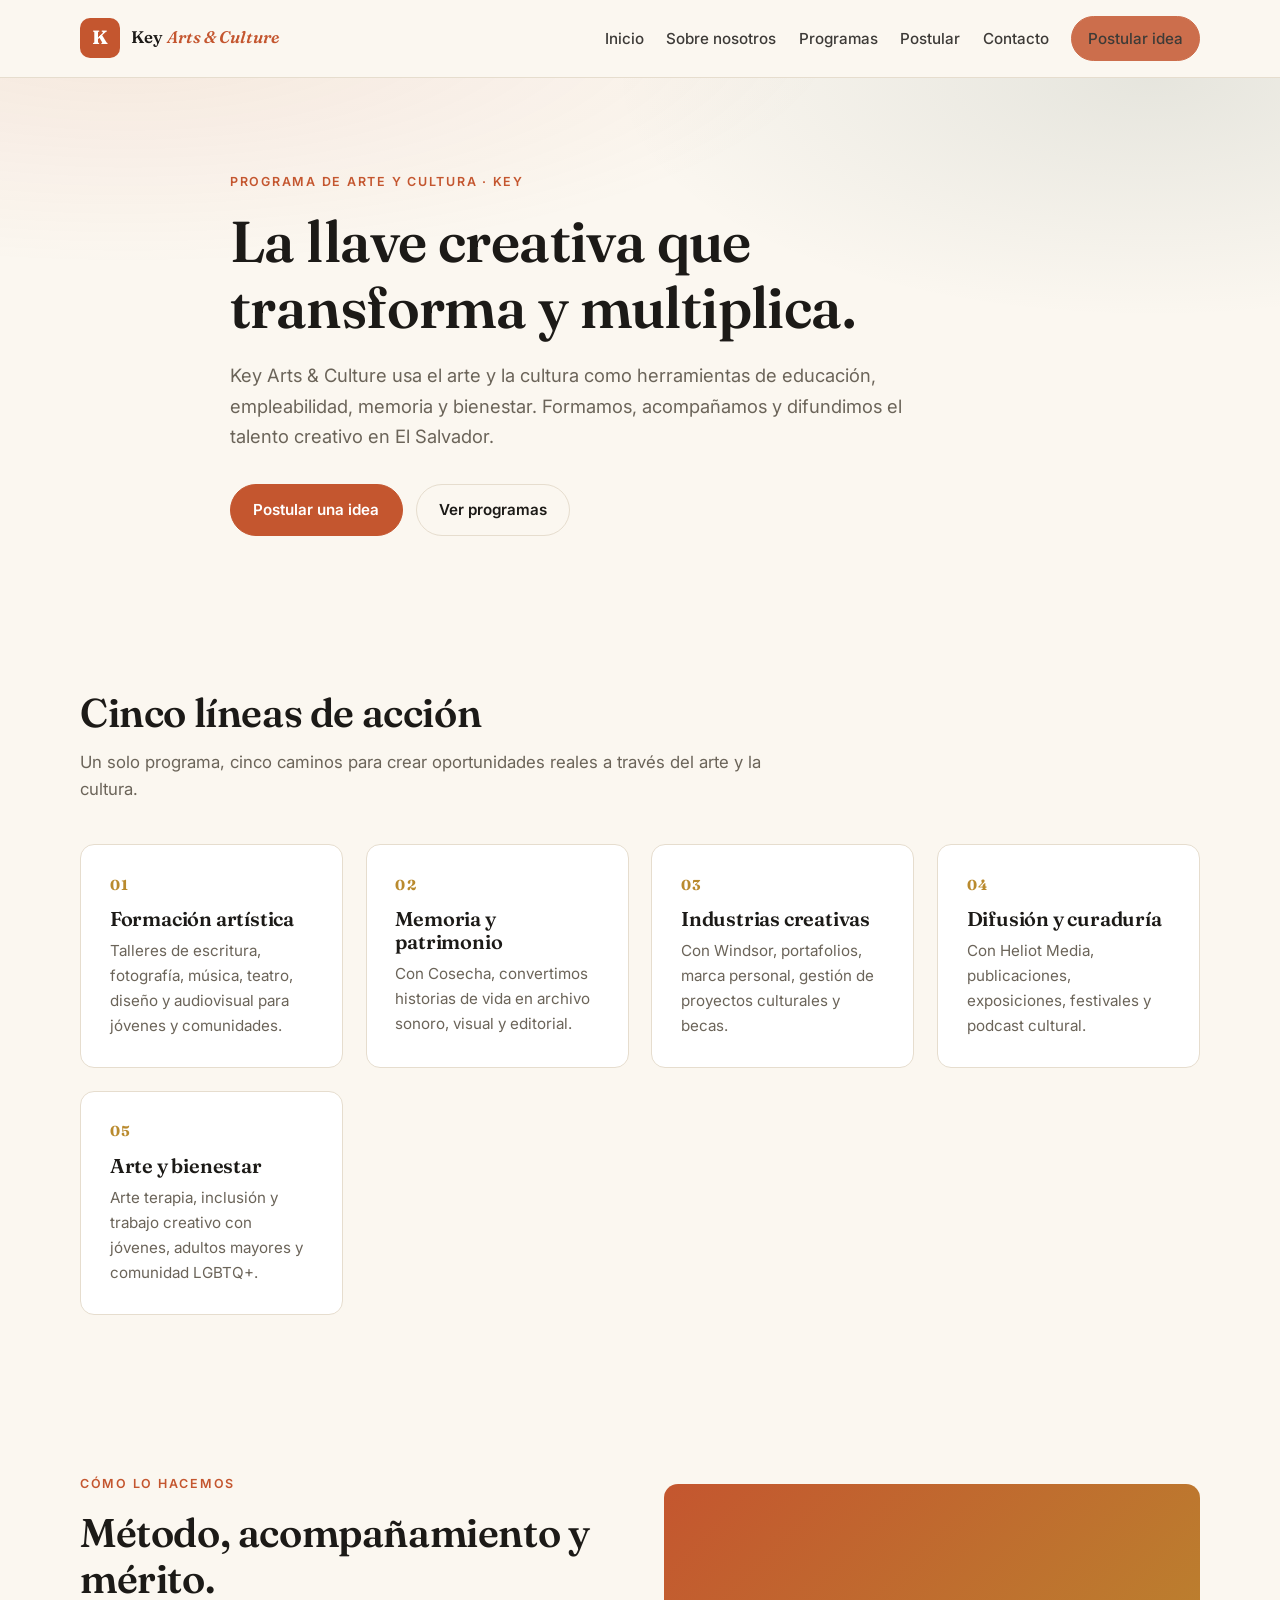
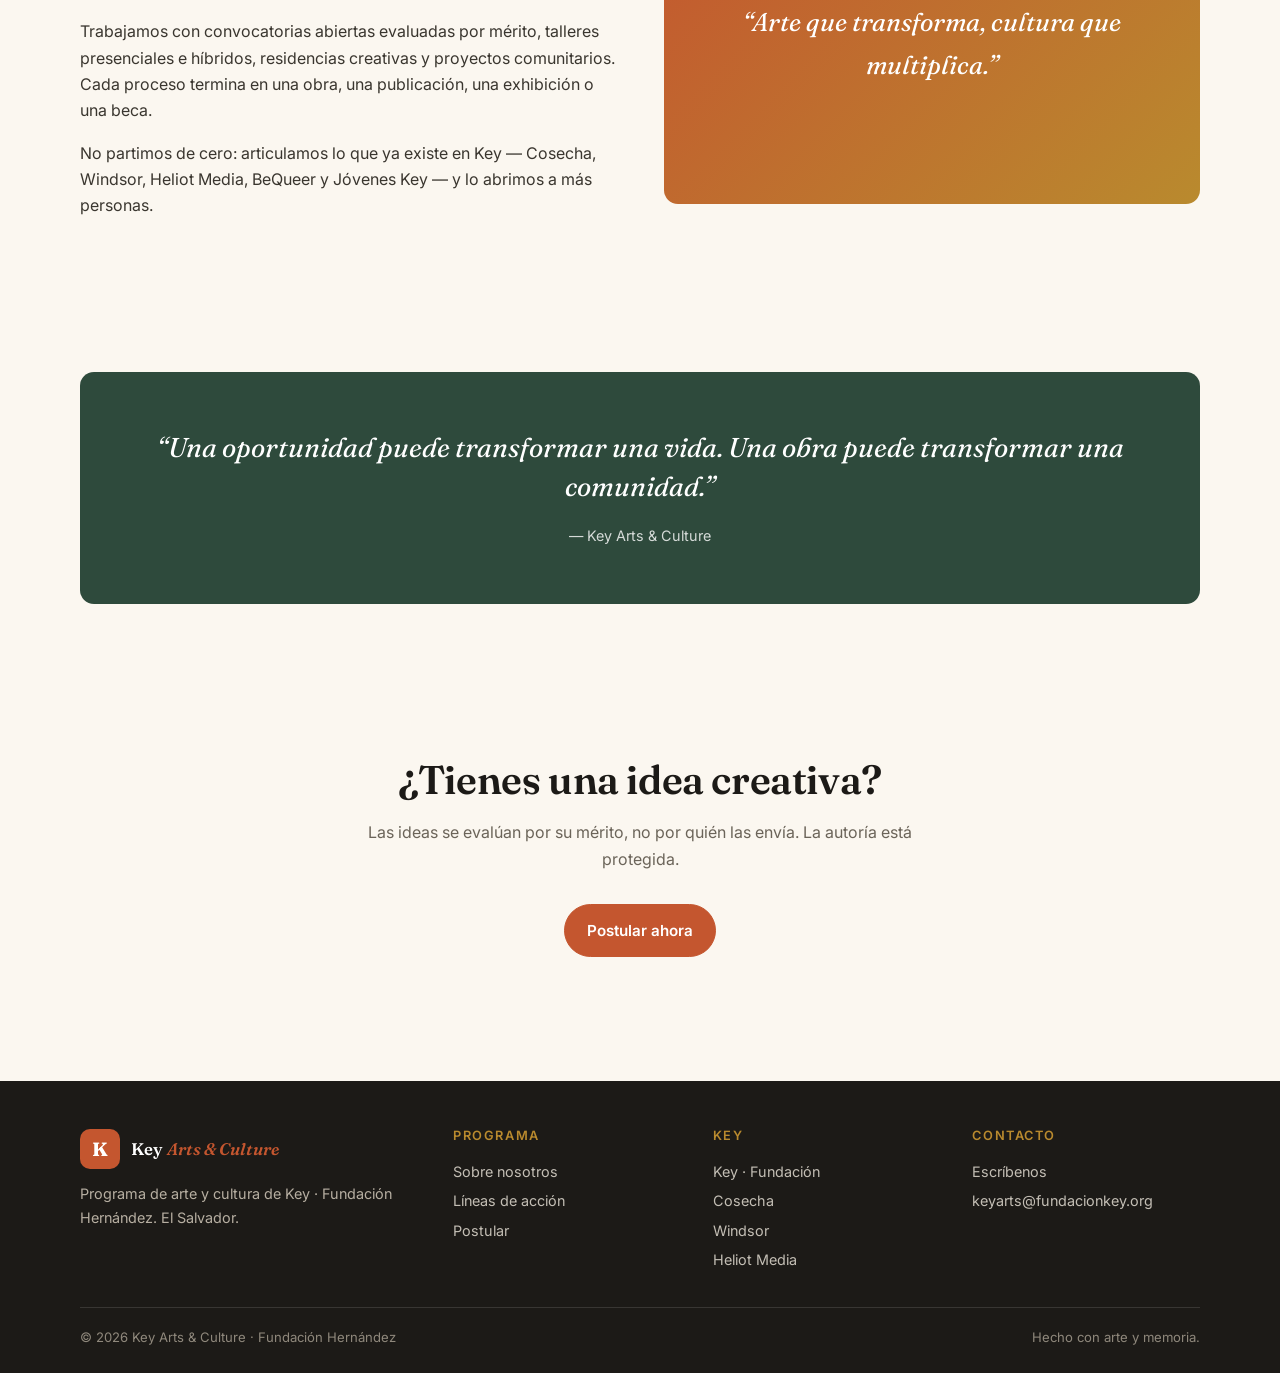
==== index.html @ a4b3aedc "Add index.html for Key Arts & Culture website This HTML file serves as the main structure for the Ke" ====
<!DOCTYPE html>
<html lang="es">
<head>
<meta charset="UTF-8" />
<meta name="viewport" content="width=device-width, initial-scale=1.0" />
<title>Key Arts &amp; Culture — Arte que transforma, cultura que multiplica</title>
<meta name="description" content="Key Arts & Culture es el programa de arte y cultura de Key · Fundación Hernández. Formación artística, memoria, industrias creativas y bienestar." />
<link rel="preconnect" href="https://fonts.googleapis.com" />
<link rel="preconnect" href="https://fonts.gstatic.com" crossorigin />
<link href="https://fonts.googleapis.com/css2?family=Fraunces:ital,opsz,wght@0,9..144,400;0,9..144,600;0,9..144,700;1,9..144,400&family=Inter:wght@400;500;600&display=swap" rel="stylesheet" />
<link rel="stylesheet" href="styles.css" />
</head>
<body>

<header class="site-header">
  <div class="container nav-wrap">
    <a class="brand" href="index.html">
      <span class="brand-mark">K</span>
      <span class="brand-text">Key <em>Arts &amp; Culture</em></span>
    </a>
    <button class="nav-toggle" aria-label="Abrir menú" aria-expanded="false">☰</button>
    <nav class="nav">
      <a href="index.html">Inicio</a>
      <a href="sobre-nosotros.html">Sobre nosotros</a>
      <a href="programas.html">Programas</a>
      <a href="postular.html">Postular</a>
      <a href="contacto.html">Contacto</a>
      <a class="btn btn-sm" href="postular.html">Postular idea</a>
    </nav>
  </div>
</header>

<main>

  <section class="hero">
    <div class="container hero-inner">
      <span class="eyebrow">Programa de arte y cultura · Key</span>
      <h1>La llave creativa que transforma y multiplica.</h1>
      <p class="lead">
        Key Arts &amp; Culture usa el arte y la cultura como herramientas de educación,
        empleabilidad, memoria y bienestar. Formamos, acompañamos y difundimos
        el talento creativo en El Salvador.
      </p>
      <div class="hero-actions">
        <a class="btn" href="postular.html">Postular una idea</a>
        <a class="btn btn-ghost" href="programas.html">Ver programas</a>
      </div>
    </div>
  </section>

  <section>
    <div class="container">
      <div class="section-head">
        <h2>Cinco líneas de acción</h2>
        <p>Un solo programa, cinco caminos para crear oportunidades reales a través del arte y la cultura.</p>
      </div>
      <div class="grid grid-3">

        <article class="card">
          <div class="num">01</div>
          <h3>Formación artística</h3>
          <p>Talleres de escritura, fotografía, música, teatro, diseño y audiovisual para jóvenes y comunidades.</p>
        </article>

        <article class="card">
          <div class="num">02</div>
          <h3>Memoria y patrimonio</h3>
          <p>Con Cosecha, convertimos historias de vida en archivo sonoro, visual y editorial.</p>
        </article>

        <article class="card">
          <div class="num">03</div>
          <h3>Industrias creativas</h3>
          <p>Con Windsor, portafolios, marca personal, gestión de proyectos culturales y becas.</p>
        </article>

        <article class="card">
          <div class="num">04</div>
          <h3>Difusión y curaduría</h3>
          <p>Con Heliot Media, publicaciones, exposiciones, festivales y podcast cultural.</p>
        </article>

        <article class="card">
          <div class="num">05</div>
          <h3>Arte y bienestar</h3>
          <p>Arte terapia, inclusión y trabajo creativo con jóvenes, adultos mayores y comunidad LGBTQ+.</p>
        </article>

      </div>
    </div>
  </section>

  <section>
    <div class="container split">
      <div>
        <span class="eyebrow">Cómo lo hacemos</span>
        <h2>Método, acompañamiento y mérito.</h2>
        <p style="margin-top:1rem;">
          Trabajamos con convocatorias abiertas evaluadas por mérito, talleres presenciales
          e híbridos, residencias creativas y proyectos comunitarios. Cada proceso termina
          en una obra, una publicación, una exhibición o una beca.
        </p>
        <p style="margin-top:1rem;">
          No partimos de cero: articulamos lo que ya existe en Key — Cosecha, Windsor,
          Heliot Media, BeQueer y Jóvenes Key — y lo abrimos a más personas.
        </p>
      </div>
      <div class="visual">“Arte que transforma, cultura que multiplica.”</div>
    </div>
  </section>

  <section>
    <div class="container quote">
      <p>“Una oportunidad puede transformar una vida. Una obra puede transformar una comunidad.”</p>
      <span class="author">— Key Arts &amp; Culture</span>
    </div>
  </section>

  <section>
    <div class="container" style="text-align:center;">
      <h2>¿Tienes una idea creativa?</h2>
      <p style="max-width:56ch; margin:1rem auto 2rem; color:var(--muted);">
        Las ideas se evalúan por su mérito, no por quién las envía. La autoría está protegida.
      </p>
      <a class="btn" href="postular.html">Postular ahora</a>
    </div>
  </section>

</main>

<footer class="site-footer">
  <div class="container footer-grid">
    <div>
      <div class="brand" style="margin-bottom:.8rem;">
        <span class="brand-mark">K</span>
        <span class="brand-text" style="color:#fff;">Key <em>Arts &amp; Culture</em></span>
      </div>
      <p>Programa de arte y cultura de Key · Fundación Hernández. El Salvador.</p>
    </div>
    <div>
      <h4>Programa</h4>
      <a href="sobre-nosotros.html">Sobre nosotros</a>
      <a href="programas.html">Líneas de acción</a>
      <a href="postular.html">Postular</a>
    </div>
    <div>
      <h4>Key</h4>
      <a href="https://fundacionkey.github.io/key/" target="_blank" rel="noopener">Key · Fundación</a>
      <a href="https://fundacionkey.github.io/key/cosecha.html" target="_blank" rel="noopener">Cosecha</a>
      <a href="https://fundacionkey.github.io/windsor/" target="_blank" rel="noopener">Windsor</a>
      <a href="https://fundacionkey.github.io/Heliot-Media/" target="_blank" rel="noopener">Heliot Media</a>
    </div>
    <div>
      <h4>Contacto</h4>
      <a href="contacto.html">Escríbenos</a>
      <a href="mailto:keyarts@fundacionkey.org">keyarts@fundacionkey.org</a>
    </div>
  </div>
  <div class="container footer-bottom">
    <span>© 2026 Key Arts &amp; Culture · Fundación Hernández</span>
    <span>Hecho con arte y memoria.</span>
  </div>
</footer>

<script>
  const toggle = document.querySelector('.nav-toggle');
  const nav = document.querySelector('.nav');
  toggle?.addEventListener('click', () => {
    const open = nav.classList.toggle('open');
    toggle.setAttribute('aria-expanded', open);
  });
</script>
</body>
</html>
---- styles.css ----
/* ============================================
   Key Arts & Culture — estilos compartidos
   https://fundacionkey.github.io/artsandculture/
   ============================================ */

*, *::before, *::after { box-sizing: border-box; }
* { margin: 0; padding: 0; }

:root {
  --cream: #FBF7F0;
  --paper: #FFFFFF;
  --ink: #1C1A17;
  --muted: #6B6459;
  --line: #E6DDCE;
  --terracotta: #C4562F;
  --terracotta-dark: #9E3E1E;
  --green: #2E4A3C;
  --gold: #B98A2E;
  --radius: 14px;
  --maxw: 1120px;
  --shadow: 0 10px 30px rgba(28,26,23,.08);
}

html { scroll-behavior: smooth; }

body {
  font-family: 'Inter', system-ui, -apple-system, sans-serif;
  background: var(--cream);
  color: var(--ink);
  line-height: 1.65;
  -webkit-font-smoothing: antialiased;
  text-rendering: optimizeLegibility;
}

h1, h2, h3, h4 {
  font-family: 'Fraunces', Georgia, serif;
  font-weight: 600;
  line-height: 1.15;
  letter-spacing: -0.01em;
}
h1 { font-size: clamp(2.2rem, 5vw, 3.6rem); }
h2 { font-size: clamp(1.7rem, 3.5vw, 2.5rem); }
h3 { font-size: 1.25rem; }

p { color: #3A362F; }
a { color: inherit; text-decoration: none; }
img { max-width: 100%; display: block; }

.container {
  width: min(100% - 2.5rem, var(--maxw));
  margin-inline: auto;
}

/* ---------- Header / Nav ---------- */
.site-header {
  position: sticky; top: 0; z-index: 50;
  background: rgba(251,247,240,.92);
  backdrop-filter: blur(10px);
  -webkit-backdrop-filter: blur(10px);
  border-bottom: 1px solid var(--line);
}
.nav-wrap {
  display: flex; align-items: center; justify-content: space-between;
  padding: 1rem 0;
}
.brand { display: flex; align-items: center; gap: .7rem; }
.brand-mark {
  width: 40px; height: 40px; border-radius: 10px;
  background: var(--terracotta); color: #fff;
  display: grid; place-items: center;
  font-family: 'Fraunces', serif; font-weight: 700; font-size: 1.2rem;
}
.brand-text { font-family: 'Fraunces', serif; font-weight: 600; font-size: 1.05rem; }
.brand-text em { color: var(--terracotta); font-style: italic; }

.nav { display: flex; align-items: center; gap: 1.4rem; }
.nav a { font-size: .95rem; font-weight: 500; color: var(--ink); opacity: .85; transition: .2s; }
.nav a:hover { opacity: 1; color: var(--terracotta); }

.nav-toggle {
  display: none; background: none; border: 1px solid var(--line);
  border-radius: 8px; padding: .4rem .7rem; font-size: 1.1rem; cursor: pointer;
  color: var(--ink);
}

/* ---------- Buttons ---------- */
.btn {
  display: inline-block; padding: .8rem 1.4rem; border-radius: 999px;
  background: var(--terracotta); color: #fff; font-weight: 600; font-size: .95rem;
  border: 1px solid var(--terracotta); transition: .2s; cursor: pointer;
}
.btn:hover { background: var(--terracotta-dark); border-color: var(--terracotta-dark); }
.btn-ghost {
  background: transparent; color: var(--ink); border: 1px solid var(--line);
}
.btn-ghost:hover { background: var(--ink); color: #fff; border-color: var(--ink); }
.btn-sm { padding: .55rem 1rem; font-size: .85rem; }

/* ---------- Hero ---------- */
.hero {
  padding: clamp(3rem, 7vw, 6rem) 0 clamp(2.5rem, 6vw, 5rem);
  background:
    radial-gradient(1200px 400px at 10% -10%, rgba(196,86,47,.10), transparent 60%),
    radial-gradient(900px 400px at 90% 0%, rgba(46,74,60,.10), transparent 60%);
}
.hero-inner { max-width: 820px; }
.eyebrow {
  display: inline-block; font-size: .78rem; font-weight: 600; letter-spacing: .14em;
  text-transform: uppercase; color: var(--terracotta); margin-bottom: 1rem;
}
.hero h1 { margin-bottom: 1.2rem; }
.hero p.lead { font-size: 1.15rem; color: var(--muted); max-width: 60ch; margin-bottom: 2rem; }
.hero-actions { display: flex; gap: .8rem; flex-wrap: wrap; }

/* ---------- Sections ---------- */
section { padding: clamp(2.5rem, 6vw, 5rem) 0; }
.section-head { max-width: 720px; margin-bottom: 2.5rem; }
.section-head h2 { margin-bottom: .8rem; }
.section-head p { color: var(--muted); font-size: 1.05rem; }

/* ---------- Cards ---------- */
.grid { display: grid; gap: 1.4rem; }
.grid-3 { grid-template-columns: repeat(auto-fit, minmax(260px, 1fr)); }
.grid-2 { grid-template-columns: repeat(auto-fit, minmax(320px, 1fr)); }

.card {
  background: var(--paper); border: 1px solid var(--line);
  border-radius: var(--radius); padding: 1.8rem;
  transition: .25s;
}
.card:hover { transform: translateY(-4px); box-shadow: var(--shadow); }
.card .num {
  font-family: 'Fraunces', serif; font-size: .9rem; color: var(--gold);
  font-weight: 700; letter-spacing: .1em; margin-bottom: .6rem;
}
.card h3 { margin-bottom: .5rem; }
.card p { font-size: .95rem; color: var(--muted); }

/* ---------- Split ---------- */
.split { display: grid; gap: 3rem; grid-template-columns: 1fr 1fr; align-items: center; }
.split .visual {
  background: linear-gradient(135deg, var(--terracotta), var(--gold));
  border-radius: var(--radius); min-height: 320px;
  display: grid; place-items: center; color: #fff;
  font-family: 'Fraunces', serif; font-size: 1.6rem; font-style: italic;
  padding: 2rem; text-align: center;
}

/* ---------- Quote ---------- */
.quote {
  background: var(--green); color: #fff; border-radius: var(--radius);
  padding: clamp(2rem, 5vw, 3.5rem); text-align: center;
}
.quote p {
  color: #fff; font-family: 'Fraunces', serif; font-style: italic;
  font-size: clamp(1.2rem, 2.5vw, 1.7rem); line-height: 1.4;
}
.quote .author {
  display: block; margin-top: 1.2rem; font-size: .9rem; opacity: .8;
  font-style: normal; font-family: 'Inter', sans-serif;
}

/* ---------- Forms ---------- */
form { display: grid; gap: 1.1rem; }
.field { display: grid; gap: .35rem; }
.field label { font-size: .9rem; font-weight: 600; }
.field input, .field select, .field textarea {
  font: inherit; padding: .75rem .9rem; border: 1px solid var(--line);
  border-radius: 10px; background: var(--paper); color: var(--ink);
  width: 100%;
}
.field input:focus, .field select:focus, .field textarea:focus {
  outline: 2px solid var(--terracotta); outline-offset: 1px; border-color: var(--terracotta);
}
.field textarea { min-height: 140px; resize: vertical; }
.field .hint { font-size: .8rem; color: var(--muted); }

/* ---------- Footer ---------- */
.site-footer {
  background: #1C1A17; color: #EDE7DC; margin-top: 3rem;
  padding: 3rem 0 1.5rem;
}
.footer-grid {
  display: grid; gap: 2rem;
  grid-template-columns: 1.5fr 1fr 1fr 1fr;
}
.site-footer h4 {
  font-family: 'Inter', sans-serif; font-size: .8rem; letter-spacing: .12em;
  text-transform: uppercase; color: var(--gold); margin-bottom: .8rem;
}
.site-footer a { display: block; font-size: .9rem; opacity: .8; padding: .18rem 0; transition: .2s; }
.site-footer a:hover { opacity: 1; color: #fff; }
.site-footer p { color: #B7AFA2; font-size: .9rem; }
.footer-bottom {
  border-top: 1px solid rgba(255,255,255,.12); margin-top: 2rem; padding-top: 1.2rem;
  font-size: .82rem; color: #8F887C;
  display: flex; justify-content: space-between; flex-wrap: wrap; gap: .6rem;
}

/* ---------- Responsive ---------- */
@media (max-width: 820px) {
  .split { grid-template-columns: 1fr; }
  .footer-grid { grid-template-columns: 1fr 1fr; }
  .nav {
    display: none; position: absolute; top: 100%; left: 0; right: 0;
    background: var(--cream); border-bottom: 1px solid var(--line);
    flex-direction: column; align-items: flex-start; gap: .8rem;
    padding: 1.2rem 1.25rem;
  }
  .nav.open { display: flex; }
  .nav-toggle { display: block; }
}
@media (max-width: 520px) {
  .footer-grid { grid-template-columns: 1fr; }
}
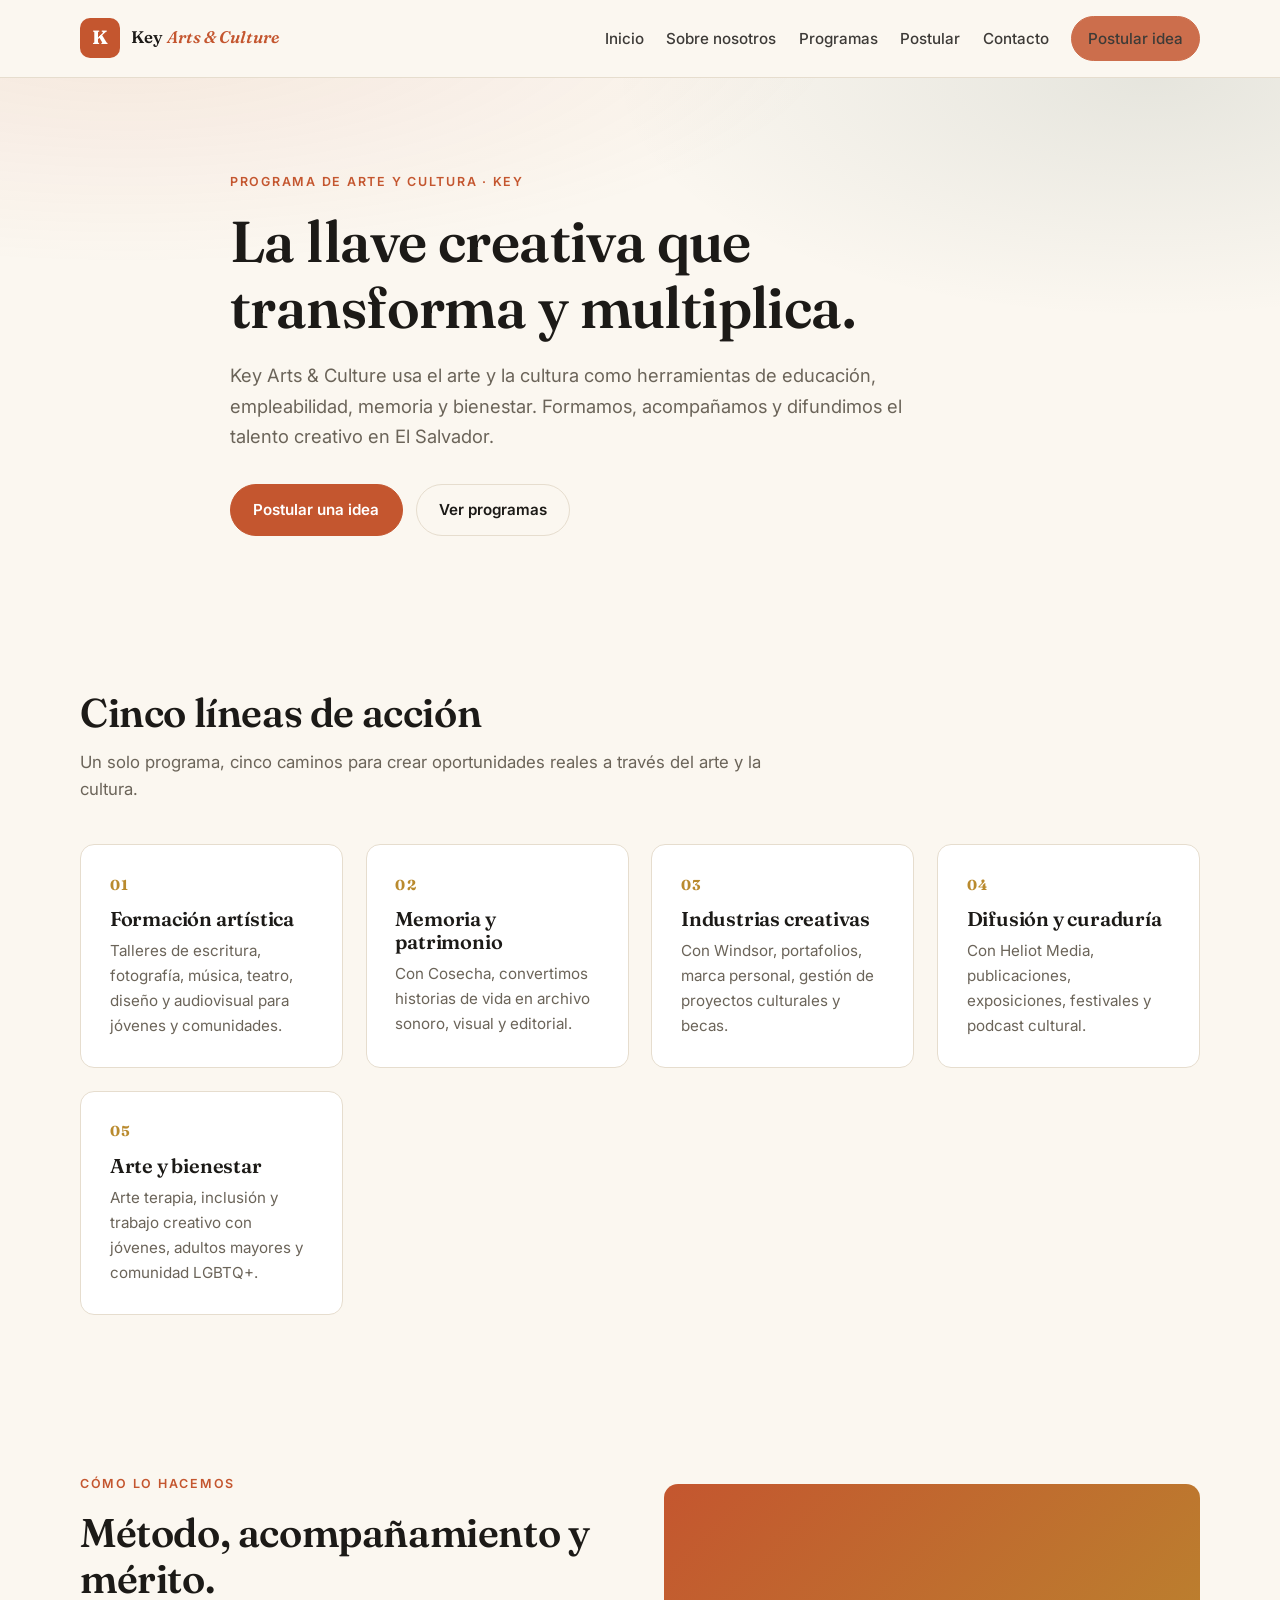
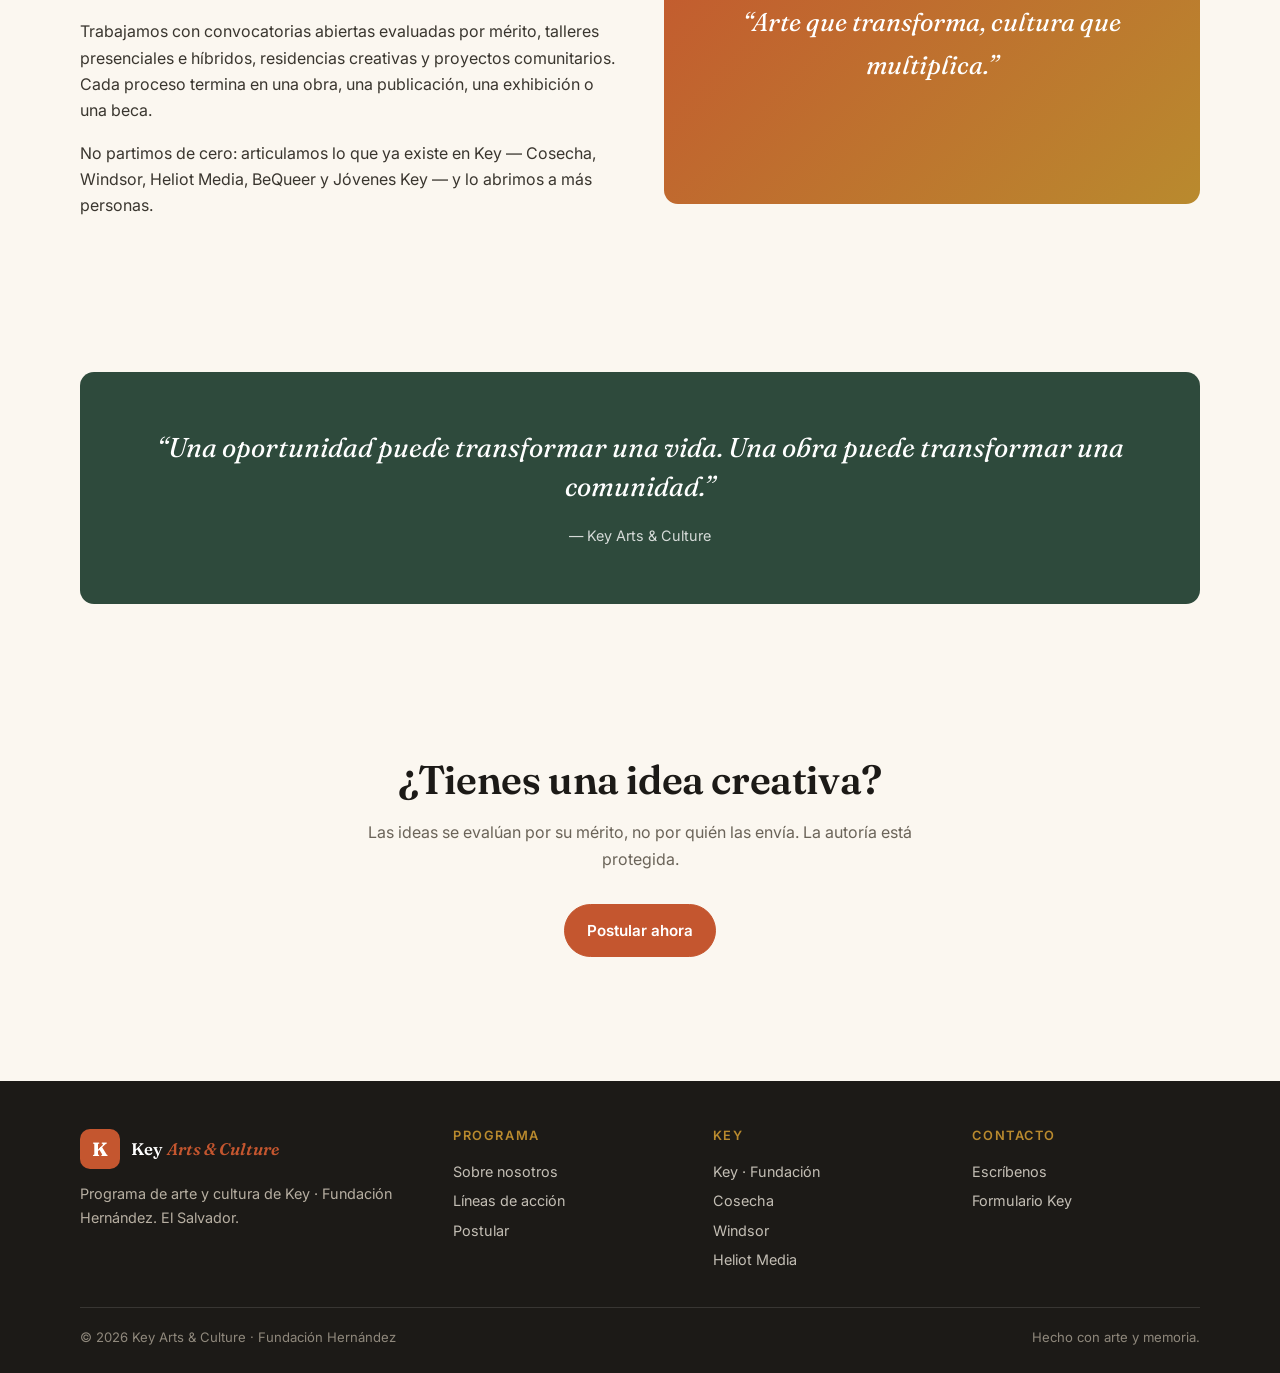
==== commit a29da1a9: "Update index.html" ====
--- a/index.html
+++ b/index.html
@@ -153,7 +153,7 @@
     <div>
       <h4>Contacto</h4>
       <a href="contacto.html">Escríbenos</a>
-      <a href="mailto:keyarts@fundacionkey.org">keyarts@fundacionkey.org</a>
+      <a href="https://fundacionkey.github.io/key/contactanos.html" target="_blank" rel="noopener">Formulario Key</a>
     </div>
   </div>
   <div class="container footer-bottom">
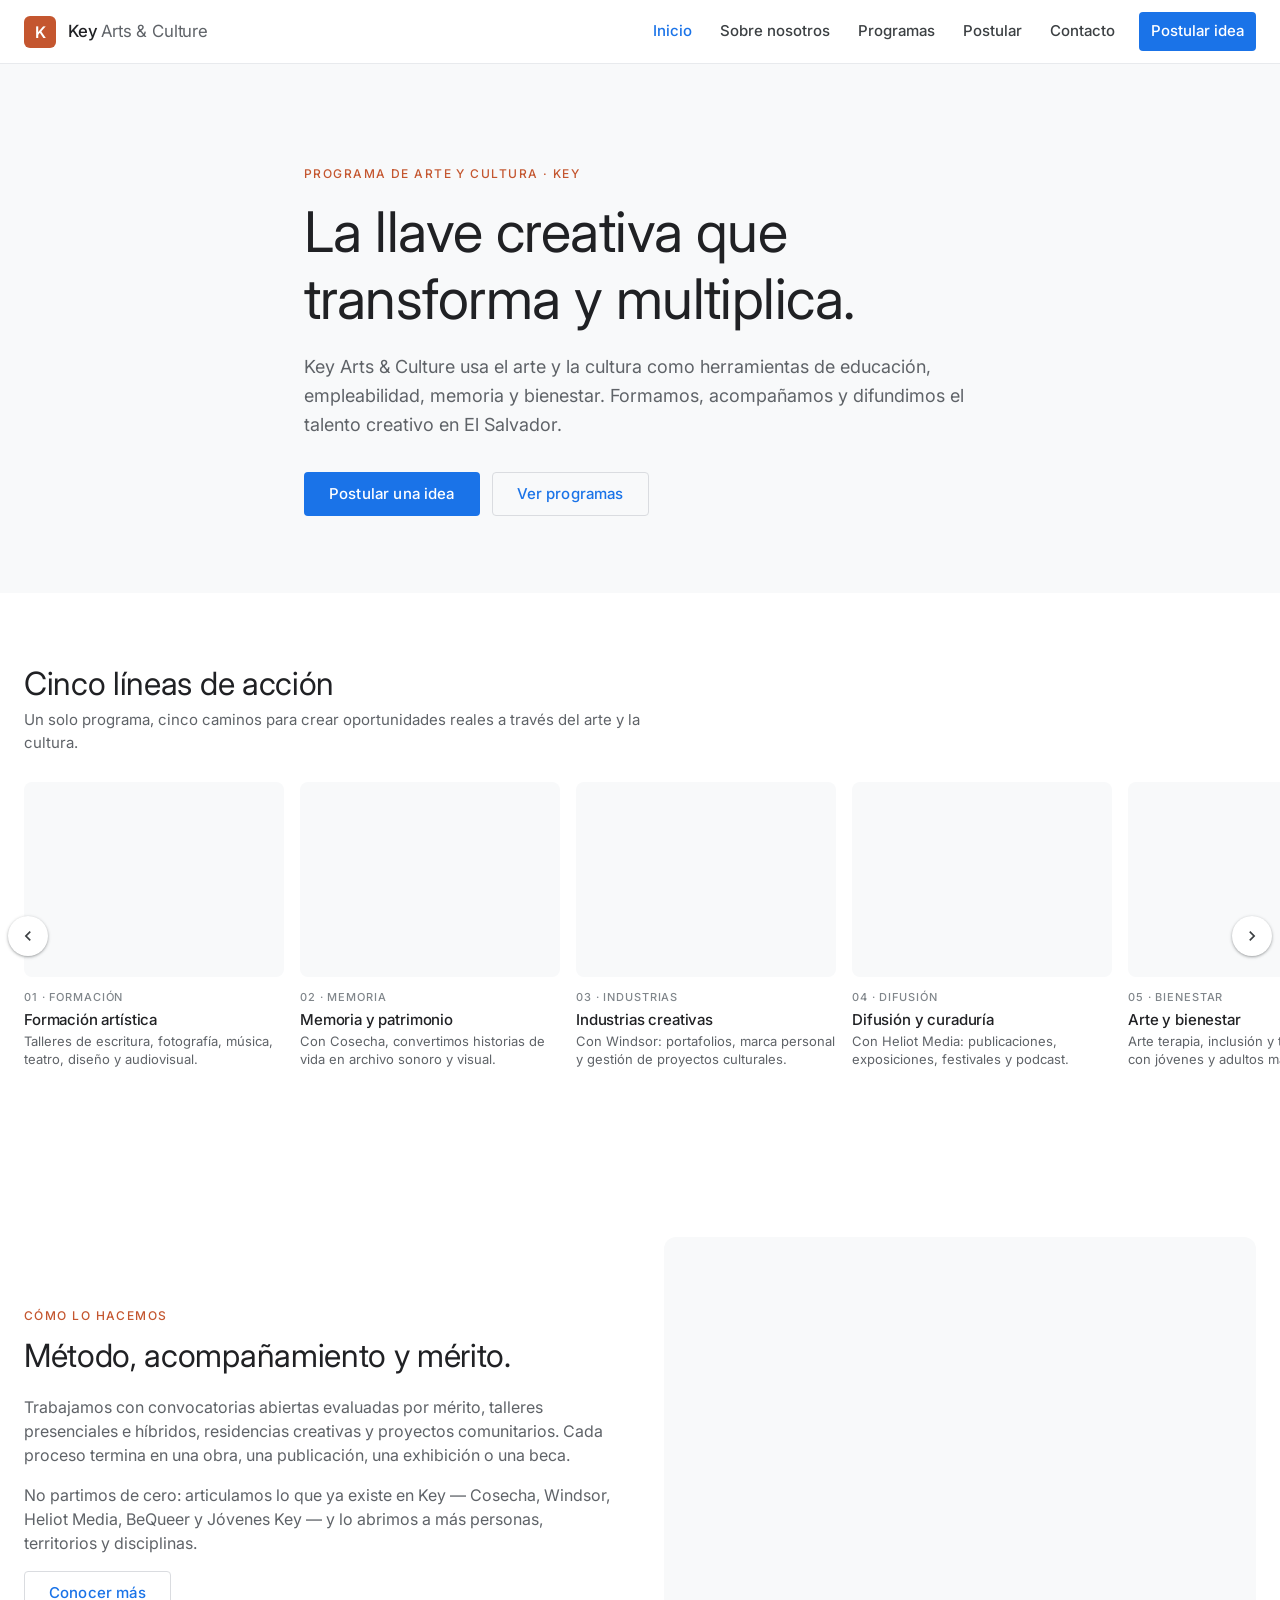
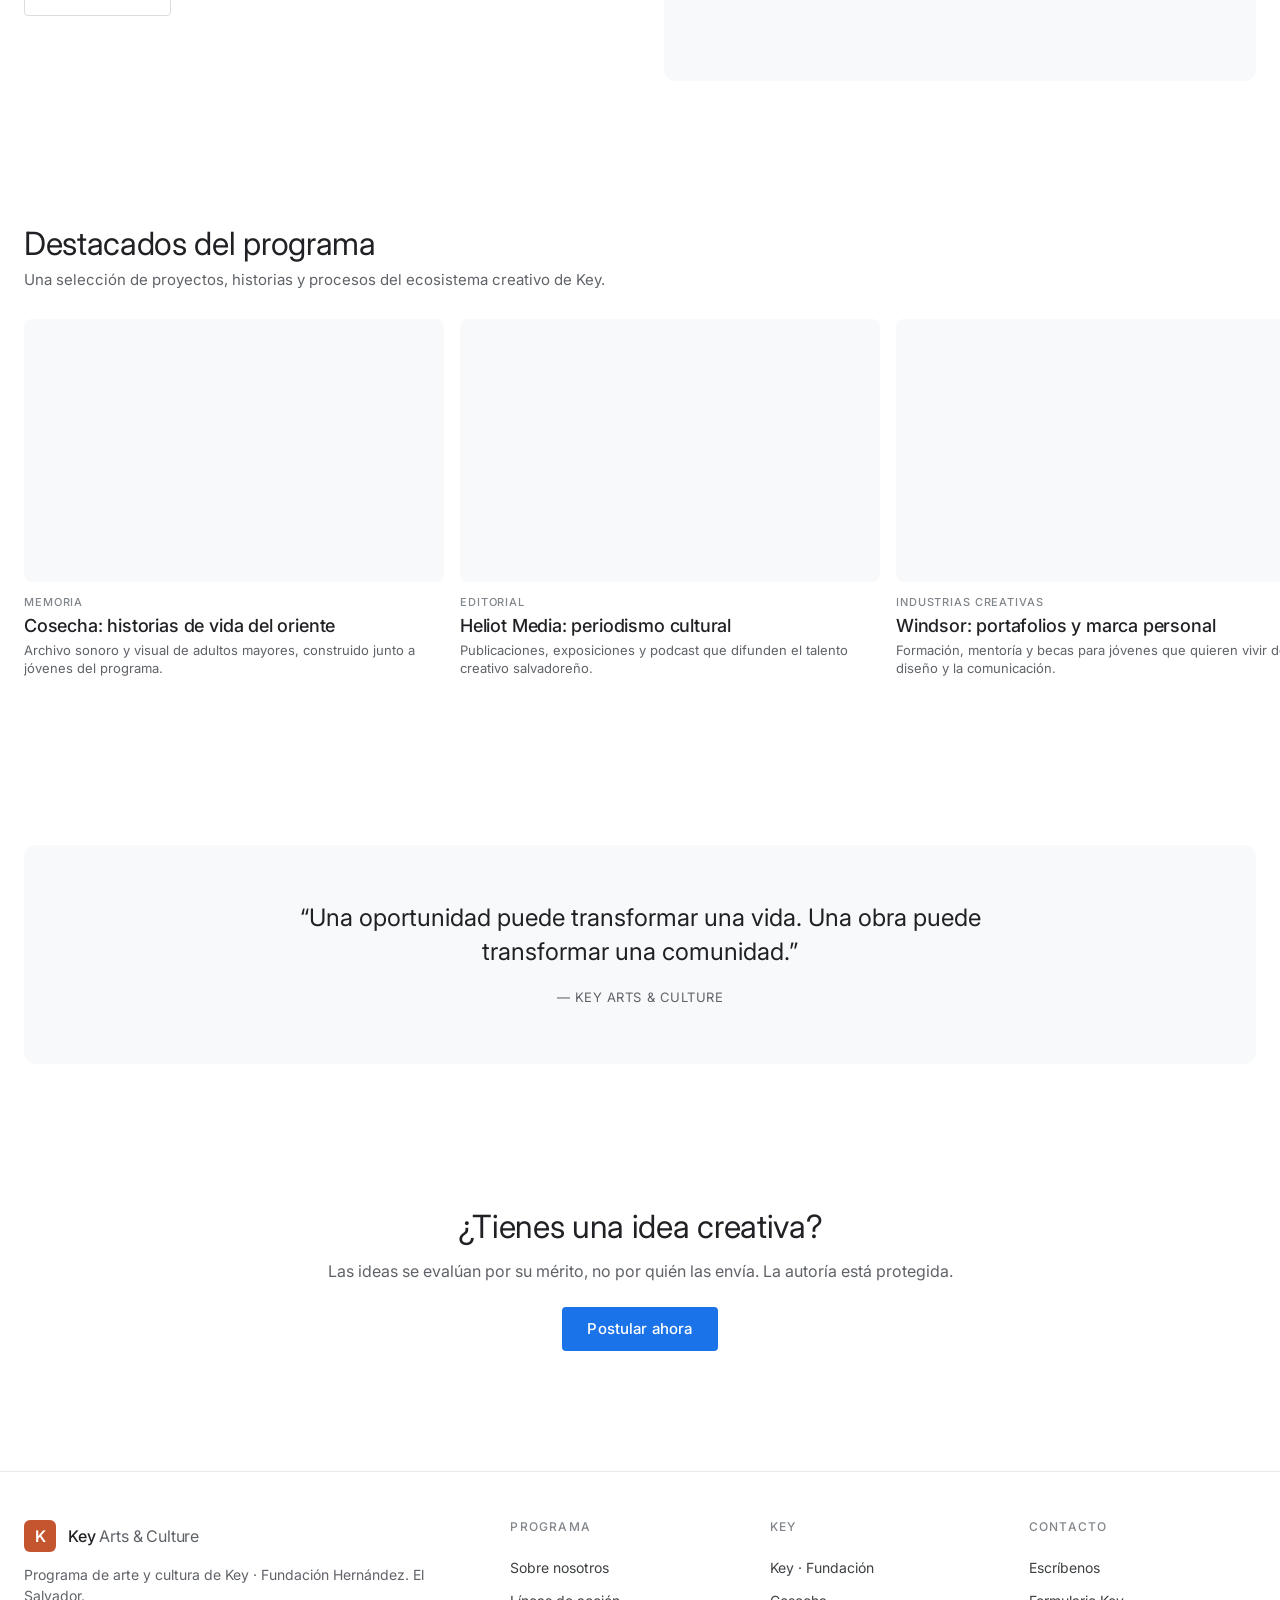
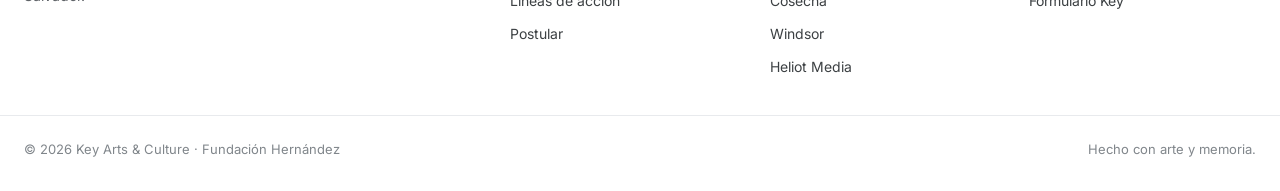
==== commit eade6a15: "Update index.html with new content and structure" ====
--- a/index.html
+++ b/index.html
@@ -4,42 +4,45 @@
 <meta charset="UTF-8" />
 <meta name="viewport" content="width=device-width, initial-scale=1.0" />
 <title>Key Arts &amp; Culture — Arte que transforma, cultura que multiplica</title>
-<meta name="description" content="Key Arts & Culture es el programa de arte y cultura de Key · Fundación Hernández. Formación artística, memoria, industrias creativas y bienestar." />
+<meta name="description" content="Key Arts & Culture es el programa de arte y cultura de Key · Fundación Hernández. Formación artística, memoria, industrias creativas, difusión y bienestar." />
 <link rel="preconnect" href="https://fonts.googleapis.com" />
 <link rel="preconnect" href="https://fonts.gstatic.com" crossorigin />
-<link href="https://fonts.googleapis.com/css2?family=Fraunces:ital,opsz,wght@0,9..144,400;0,9..144,600;0,9..144,700;1,9..144,400&family=Inter:wght@400;500;600&display=swap" rel="stylesheet" />
+<link href="https://fonts.googleapis.com/css2?family=Inter:wght@400;500;600&display=swap" rel="stylesheet" />
 <link rel="stylesheet" href="styles.css" />
 </head>
 <body>
 
 <header class="site-header">
-  <div class="container nav-wrap">
+  <div class="nav-wrap">
     <a class="brand" href="index.html">
       <span class="brand-mark">K</span>
       <span class="brand-text">Key <em>Arts &amp; Culture</em></span>
     </a>
-    <button class="nav-toggle" aria-label="Abrir menú" aria-expanded="false">☰</button>
+    <button class="nav-toggle" aria-label="Abrir menú" aria-expanded="false">
+      <svg width="24" height="24" viewBox="0 0 24 24" fill="currentColor"><path d="M3 6h18v2H3V6zm0 5h18v2H3v-2zm0 5h18v2H3v-2z"/></svg>
+    </button>
     <nav class="nav">
-      <a href="index.html">Inicio</a>
+      <a href="index.html" class="active">Inicio</a>
       <a href="sobre-nosotros.html">Sobre nosotros</a>
       <a href="programas.html">Programas</a>
       <a href="postular.html">Postular</a>
       <a href="contacto.html">Contacto</a>
-      <a class="btn btn-sm" href="postular.html">Postular idea</a>
+      <a class="btn-nav" href="postular.html">Postular idea</a>
     </nav>
   </div>
 </header>
 
 <main>
 
+  <!-- HERO -->
   <section class="hero">
     <div class="container hero-inner">
       <span class="eyebrow">Programa de arte y cultura · Key</span>
       <h1>La llave creativa que transforma y multiplica.</h1>
       <p class="lead">
         Key Arts &amp; Culture usa el arte y la cultura como herramientas de educación,
-        empleabilidad, memoria y bienestar. Formamos, acompañamos y difundimos
-        el talento creativo en El Salvador.
+        empleabilidad, memoria y bienestar. Formamos, acompañamos y difundimos el
+        talento creativo en El Salvador.
       </p>
       <div class="hero-actions">
         <a class="btn" href="postular.html">Postular una idea</a>
@@ -48,78 +51,145 @@
     </div>
   </section>
 
-  <section>
-    <div class="container">
-      <div class="section-head">
-        <h2>Cinco líneas de acción</h2>
-        <p>Un solo programa, cinco caminos para crear oportunidades reales a través del arte y la cultura.</p>
-      </div>
-      <div class="grid grid-3">
-
-        <article class="card">
-          <div class="num">01</div>
-          <h3>Formación artística</h3>
-          <p>Talleres de escritura, fotografía, música, teatro, diseño y audiovisual para jóvenes y comunidades.</p>
-        </article>
-
-        <article class="card">
-          <div class="num">02</div>
-          <h3>Memoria y patrimonio</h3>
-          <p>Con Cosecha, convertimos historias de vida en archivo sonoro, visual y editorial.</p>
-        </article>
-
-        <article class="card">
-          <div class="num">03</div>
-          <h3>Industrias creativas</h3>
-          <p>Con Windsor, portafolios, marca personal, gestión de proyectos culturales y becas.</p>
-        </article>
-
-        <article class="card">
-          <div class="num">04</div>
-          <h3>Difusión y curaduría</h3>
-          <p>Con Heliot Media, publicaciones, exposiciones, festivales y podcast cultural.</p>
-        </article>
-
-        <article class="card">
-          <div class="num">05</div>
-          <h3>Arte y bienestar</h3>
-          <p>Arte terapia, inclusión y trabajo creativo con jóvenes, adultos mayores y comunidad LGBTQ+.</p>
-        </article>
-
-      </div>
-    </div>
-  </section>
-
-  <section>
-    <div class="container split">
+  <!-- RIBBON: Cinco líneas de acción -->
+  <section>
+    <div class="section-head">
+      <h2>Cinco líneas de acción</h2>
+      <p>Un solo programa, cinco caminos para crear oportunidades reales a través del arte y la cultura.</p>
+    </div>
+    <div class="ribbon-wrap">
+      <button class="ribbon-arrow prev" aria-label="Anterior">
+        <svg viewBox="0 0 24 24" fill="currentColor"><path d="M15.41 7.41 14 6l-6 6 6 6 1.41-1.41L10.83 12z"/></svg>
+      </button>
+      <div class="ribbon">
+        <article class="card">
+          <div class="card-media" style="background-image:url('https://images.unsplash.com/photo-1513364776144-60967b0f800f?w=800&q=70')"></div>
+          <div class="card-body">
+            <span class="kicker">01 · Formación</span>
+            <h3>Formación artística</h3>
+            <p>Talleres de escritura, fotografía, música, teatro, diseño y audiovisual.</p>
+          </div>
+        </article>
+        <article class="card">
+          <div class="card-media" style="background-image:url('https://images.unsplash.com/photo-1516302752625-fcc3c50ae61f?w=800&q=70')"></div>
+          <div class="card-body">
+            <span class="kicker">02 · Memoria</span>
+            <h3>Memoria y patrimonio</h3>
+            <p>Con Cosecha, convertimos historias de vida en archivo sonoro y visual.</p>
+          </div>
+        </article>
+        <article class="card">
+          <div class="card-media" style="background-image:url('https://images.unsplash.com/photo-1558655146-d09347e92766?w=800&q=70')"></div>
+          <div class="card-body">
+            <span class="kicker">03 · Industrias</span>
+            <h3>Industrias creativas</h3>
+            <p>Con Windsor: portafolios, marca personal y gestión de proyectos culturales.</p>
+          </div>
+        </article>
+        <article class="card">
+          <div class="card-media" style="background-image:url('https://images.unsplash.com/photo-1499750310107-5fef28a66643?w=800&q=70')"></div>
+          <div class="card-body">
+            <span class="kicker">04 · Difusión</span>
+            <h3>Difusión y curaduría</h3>
+            <p>Con Heliot Media: publicaciones, exposiciones, festivales y podcast.</p>
+          </div>
+        </article>
+        <article class="card">
+          <div class="card-media" style="background-image:url('https://images.unsplash.com/photo-1541961017774-22349e4a1262?w=800&q=70')"></div>
+          <div class="card-body">
+            <span class="kicker">05 · Bienestar</span>
+            <h3>Arte y bienestar</h3>
+            <p>Arte terapia, inclusión y trabajo creativo con jóvenes y adultos mayores.</p>
+          </div>
+        </article>
+      </div>
+      <button class="ribbon-arrow next" aria-label="Siguiente">
+        <svg viewBox="0 0 24 24" fill="currentColor"><path d="M8.59 16.59 10 18l6-6-6-6-1.41 1.41L13.17 12z"/></svg>
+      </button>
+    </div>
+  </section>
+
+  <!-- SPLIT: Cómo lo hacemos -->
+  <section>
+    <div class="split">
       <div>
-        <span class="eyebrow">Cómo lo hacemos</span>
+        <span class="eyebrow" style="color:var(--terracotta); font-size:.75rem; font-weight:500; letter-spacing:.12em; text-transform:uppercase; display:inline-block; margin-bottom:12px;">Cómo lo hacemos</span>
         <h2>Método, acompañamiento y mérito.</h2>
-        <p style="margin-top:1rem;">
-          Trabajamos con convocatorias abiertas evaluadas por mérito, talleres presenciales
-          e híbridos, residencias creativas y proyectos comunitarios. Cada proceso termina
-          en una obra, una publicación, una exhibición o una beca.
+        <p>
+          Trabajamos con convocatorias abiertas evaluadas por mérito, talleres
+          presenciales e híbridos, residencias creativas y proyectos comunitarios.
+          Cada proceso termina en una obra, una publicación, una exhibición o una beca.
         </p>
-        <p style="margin-top:1rem;">
-          No partimos de cero: articulamos lo que ya existe en Key — Cosecha, Windsor,
-          Heliot Media, BeQueer y Jóvenes Key — y lo abrimos a más personas.
+        <p>
+          No partimos de cero: articulamos lo que ya existe en Key — Cosecha,
+          Windsor, Heliot Media, BeQueer y Jóvenes Key — y lo abrimos a más
+          personas, territorios y disciplinas.
         </p>
-      </div>
-      <div class="visual">“Arte que transforma, cultura que multiplica.”</div>
-    </div>
-  </section>
-
-  <section>
-    <div class="container quote">
-      <p>“Una oportunidad puede transformar una vida. Una obra puede transformar una comunidad.”</p>
-      <span class="author">— Key Arts &amp; Culture</span>
-    </div>
-  </section>
-
-  <section>
-    <div class="container" style="text-align:center;">
-      <h2>¿Tienes una idea creativa?</h2>
-      <p style="max-width:56ch; margin:1rem auto 2rem; color:var(--muted);">
+        <a class="btn btn-ghost" href="sobre-nosotros.html">Conocer más</a>
+      </div>
+      <div class="card-media" style="aspect-ratio:4/3; border-radius:12px; background-image:url('https://images.unsplash.com/photo-1531058020387-3be344556be6?w=1000&q=70')"></div>
+    </div>
+  </section>
+
+  <!-- RIBBON: Destacados -->
+  <section>
+    <div class="section-head">
+      <h2>Destacados del programa</h2>
+      <p>Una selección de proyectos, historias y procesos del ecosistema creativo de Key.</p>
+    </div>
+    <div class="ribbon-wrap">
+      <div class="ribbon">
+        <article class="card card-lg">
+          <div class="card-media" style="background-image:url('https://images.unsplash.com/photo-1517457373958-b7bdd4587205?w=1000&q=70')"></div>
+          <div class="card-body">
+            <span class="kicker">Memoria</span>
+            <h3>Cosecha: historias de vida del oriente</h3>
+            <p>Archivo sonoro y visual de adultos mayores, construido junto a jóvenes del programa.</p>
+          </div>
+        </article>
+        <article class="card card-lg">
+          <div class="card-media" style="background-image:url('https://images.unsplash.com/photo-1499750310107-5fef28a66643?w=1000&q=70')"></div>
+          <div class="card-body">
+            <span class="kicker">Editorial</span>
+            <h3>Heliot Media: periodismo cultural</h3>
+            <p>Publicaciones, exposiciones y podcast que difunden el talento creativo salvadoreño.</p>
+          </div>
+        </article>
+        <article class="card card-lg">
+          <div class="card-media" style="background-image:url('https://images.unsplash.com/photo-1558655146-d09347e92766?w=1000&q=70')"></div>
+          <div class="card-body">
+            <span class="kicker">Industrias creativas</span>
+            <h3>Windsor: portafolios y marca personal</h3>
+            <p>Formación, mentoría y becas para jóvenes que quieren vivir del diseño y la comunicación.</p>
+          </div>
+        </article>
+        <article class="card card-lg">
+          <div class="card-media" style="background-image:url('https://images.unsplash.com/photo-1513364776144-60967b0f800f?w=1000&q=70')"></div>
+          <div class="card-body">
+            <span class="kicker">Formación</span>
+            <h3>Talleres abiertos</h3>
+            <p>Escritura, fotografía, música y audiovisual para jóvenes y comunidades.</p>
+          </div>
+        </article>
+      </div>
+    </div>
+  </section>
+
+  <!-- QUOTE -->
+  <section>
+    <div class="quote">
+      <div class="quote-inner">
+        <p>“Una oportunidad puede transformar una vida. Una obra puede transformar una comunidad.”</p>
+        <span class="author">— Key Arts &amp; Culture</span>
+      </div>
+    </div>
+  </section>
+
+  <!-- CTA -->
+  <section>
+    <div class="container" style="text-align:center; max-width:720px;">
+      <h2 style="margin-bottom:12px;">¿Tienes una idea creativa?</h2>
+      <p style="color:var(--muted); margin-bottom:24px;">
         Las ideas se evalúan por su mérito, no por quién las envía. La autoría está protegida.
       </p>
       <a class="btn" href="postular.html">Postular ahora</a>
@@ -129,11 +199,11 @@
 </main>
 
 <footer class="site-footer">
-  <div class="container footer-grid">
-    <div>
-      <div class="brand" style="margin-bottom:.8rem;">
+  <div class="footer-grid">
+    <div>
+      <div class="footer-brand">
         <span class="brand-mark">K</span>
-        <span class="brand-text" style="color:#fff;">Key <em>Arts &amp; Culture</em></span>
+        <span class="brand-text">Key <em>Arts &amp; Culture</em></span>
       </div>
       <p>Programa de arte y cultura de Key · Fundación Hernández. El Salvador.</p>
     </div>
@@ -156,19 +226,30 @@
       <a href="https://fundacionkey.github.io/key/contactanos.html" target="_blank" rel="noopener">Formulario Key</a>
     </div>
   </div>
-  <div class="container footer-bottom">
+  <div class="footer-bottom">
     <span>© 2026 Key Arts &amp; Culture · Fundación Hernández</span>
     <span>Hecho con arte y memoria.</span>
   </div>
 </footer>
 
 <script>
+  // Menú móvil
   const toggle = document.querySelector('.nav-toggle');
   const nav = document.querySelector('.nav');
   toggle?.addEventListener('click', () => {
     const open = nav.classList.toggle('open');
     toggle.setAttribute('aria-expanded', open);
   });
+
+  // Flechas de ribbon
+  document.querySelectorAll('.ribbon-wrap').forEach(wrap => {
+    const ribbon = wrap.querySelector('.ribbon');
+    const prev = wrap.querySelector('.ribbon-arrow.prev');
+    const next = wrap.querySelector('.ribbon-arrow.next');
+    const step = 300;
+    prev?.addEventListener('click', () => ribbon.scrollBy({ left: -step, behavior: 'smooth' }));
+    next?.addEventListener('click', () => ribbon.scrollBy({ left: step, behavior: 'smooth' }));
+  });
 </script>
 </body>
 </html>
--- a/styles.css
+++ b/styles.css
@@ -1,215 +1,568 @@
-/* ============================================
-   Key Arts & Culture — estilos compartidos
-   https://fundacionkey.github.io/artsandculture/
-   ============================================ */
+/* Key Arts & Culture — estética inspirada en Google Arts & Culture */
 
 *, *::before, *::after { box-sizing: border-box; }
 * { margin: 0; padding: 0; }
 
 :root {
-  --cream: #FBF7F0;
-  --paper: #FFFFFF;
-  --ink: #1C1A17;
-  --muted: #6B6459;
-  --line: #E6DDCE;
-  --terracotta: #C4562F;
-  --terracotta-dark: #9E3E1E;
-  --green: #2E4A3C;
-  --gold: #B98A2E;
-  --radius: 14px;
-  --maxw: 1120px;
-  --shadow: 0 10px 30px rgba(28,26,23,.08);
-}
-
-html { scroll-behavior: smooth; }
+  --bg: #ffffff;
+  --surface: #ffffff;
+  --surface-2: #f8f9fa;
+  --ink: #202124;
+  --ink-2: #3c4043;
+  --muted: #5f6368;
+  --muted-2: #80868b;
+  --line: #dadce0;
+  --line-soft: #e8eaed;
+  --accent: #1a73e8;
+  --accent-hover: #1765cc;
+  --terracotta: #c4562f;
+  --gold: #b98a2e;
+  --green: #2e4a3c;
+  --radius: 8px;
+  --radius-lg: 12px;
+  --maxw: 1440px;
+  --gutter: 24px;
+  --shadow-1: 0 1px 2px 0 rgba(60,64,67,.3), 0 1px 3px 1px rgba(60,64,67,.15);
+  --shadow-2: 0 1px 3px 0 rgba(60,64,67,.3), 0 4px 8px 3px rgba(60,64,67,.15);
+  --font-sans: 'Inter', -apple-system, BlinkMacSystemFont, 'Segoe UI', Roboto, sans-serif;
+}
+
+html { scroll-behavior: smooth; -webkit-text-size-adjust: 100%; }
 
 body {
-  font-family: 'Inter', system-ui, -apple-system, sans-serif;
-  background: var(--cream);
+  font-family: var(--font-sans);
+  background: var(--bg);
   color: var(--ink);
-  line-height: 1.65;
+  font-size: 16px;
+  line-height: 1.5;
   -webkit-font-smoothing: antialiased;
-  text-rendering: optimizeLegibility;
-}
-
+  -moz-osx-font-smoothing: grayscale;
+  overflow-x: hidden;
+}
+
+img, svg { display: block; max-width: 100%; }
+a { color: inherit; text-decoration: none; }
+button { font: inherit; cursor: pointer; border: 0; background: none; }
+
+/* ============ TIPOGRAFÍA ============ */
 h1, h2, h3, h4 {
-  font-family: 'Fraunces', Georgia, serif;
-  font-weight: 600;
-  line-height: 1.15;
+  font-weight: 400;
   letter-spacing: -0.01em;
-}
-h1 { font-size: clamp(2.2rem, 5vw, 3.6rem); }
-h2 { font-size: clamp(1.7rem, 3.5vw, 2.5rem); }
-h3 { font-size: 1.25rem; }
-
-p { color: #3A362F; }
-a { color: inherit; text-decoration: none; }
-img { max-width: 100%; display: block; }
-
+  line-height: 1.2;
+  color: var(--ink);
+}
+h1 { font-size: clamp(2rem, 5vw, 3.5rem); font-weight: 400; }
+h2 { font-size: clamp(1.5rem, 3vw, 2rem); font-weight: 400; }
+h3 { font-size: 1rem; font-weight: 500; }
+h4 { font-size: 0.875rem; font-weight: 400; color: var(--muted); }
+
+p { color: var(--ink-2); }
+p.lead { font-size: 1.125rem; color: var(--muted); line-height: 1.6; }
+
+/* ============ LAYOUT ============ */
 .container {
-  width: min(100% - 2.5rem, var(--maxw));
-  margin-inline: auto;
-}
-
-/* ---------- Header / Nav ---------- */
+  width: 100%;
+  max-width: var(--maxw);
+  margin: 0 auto;
+  padding: 0 var(--gutter);
+}
+
+main { padding-bottom: 0; }
+
+/* ============ HEADER ============ */
 .site-header {
-  position: sticky; top: 0; z-index: 50;
-  background: rgba(251,247,240,.92);
-  backdrop-filter: blur(10px);
-  -webkit-backdrop-filter: blur(10px);
-  border-bottom: 1px solid var(--line);
+  position: sticky;
+  top: 0;
+  z-index: 100;
+  background: #fff;
+  border-bottom: 1px solid var(--line-soft);
+  height: 64px;
+  display: flex;
+  align-items: center;
 }
 .nav-wrap {
-  display: flex; align-items: center; justify-content: space-between;
-  padding: 1rem 0;
-}
-.brand { display: flex; align-items: center; gap: .7rem; }
+  width: 100%;
+  max-width: var(--maxw);
+  margin: 0 auto;
+  padding: 0 var(--gutter);
+  display: flex;
+  align-items: center;
+  justify-content: space-between;
+  gap: 24px;
+}
+.brand {
+  display: flex;
+  align-items: center;
+  gap: 12px;
+  font-size: 1.05rem;
+  color: var(--ink);
+  flex-shrink: 0;
+}
 .brand-mark {
-  width: 40px; height: 40px; border-radius: 10px;
-  background: var(--terracotta); color: #fff;
+  width: 32px; height: 32px;
+  border-radius: 6px;
+  background: var(--terracotta);
+  color: #fff;
   display: grid; place-items: center;
-  font-family: 'Fraunces', serif; font-weight: 700; font-size: 1.2rem;
-}
-.brand-text { font-family: 'Fraunces', serif; font-weight: 600; font-size: 1.05rem; }
-.brand-text em { color: var(--terracotta); font-style: italic; }
-
-.nav { display: flex; align-items: center; gap: 1.4rem; }
-.nav a { font-size: .95rem; font-weight: 500; color: var(--ink); opacity: .85; transition: .2s; }
-.nav a:hover { opacity: 1; color: var(--terracotta); }
+  font-weight: 600; font-size: 1rem;
+  letter-spacing: -0.02em;
+}
+.brand-text { font-weight: 500; letter-spacing: -0.01em; }
+.brand-text em { font-style: normal; font-weight: 400; color: var(--muted); }
+
+.nav {
+  display: flex;
+  align-items: center;
+  gap: 4px;
+}
+.nav a {
+  padding: 8px 12px;
+  border-radius: 4px;
+  color: var(--ink-2);
+  font-size: 0.9375rem;
+  font-weight: 500;
+  transition: background .15s, color .15s;
+}
+.nav a:hover { background: var(--surface-2); color: var(--ink); }
+.nav a.active { color: var(--accent); }
+.nav .btn-nav {
+  margin-left: 8px;
+  background: var(--accent);
+  color: #fff;
+  border-radius: 4px;
+}
+.nav .btn-nav:hover { background: var(--accent-hover); color: #fff; }
 
 .nav-toggle {
-  display: none; background: none; border: 1px solid var(--line);
-  border-radius: 8px; padding: .4rem .7rem; font-size: 1.1rem; cursor: pointer;
+  display: none;
+  padding: 8px;
+  border-radius: 4px;
+  color: var(--ink-2);
+}
+.nav-toggle:hover { background: var(--surface-2); }
+
+/* ============ HERO ============ */
+.hero {
+  position: relative;
+  padding: clamp(48px, 8vw, 96px) 0 clamp(40px, 6vw, 80px);
+  background: var(--surface-2);
+  overflow: hidden;
+}
+.hero-inner { max-width: 720px; }
+.hero .eyebrow {
+  display: inline-block;
+  font-size: 0.75rem;
+  font-weight: 500;
+  letter-spacing: 0.12em;
+  text-transform: uppercase;
+  color: var(--terracotta);
+  margin-bottom: 16px;
+}
+.hero h1 { margin-bottom: 20px; }
+.hero p.lead { max-width: 60ch; margin-bottom: 32px; }
+.hero-actions { display: flex; gap: 12px; flex-wrap: wrap; }
+
+/* Hero con imagen (para páginas internas) */
+.hero-image {
+  position: relative;
+  height: clamp(320px, 45vw, 520px);
+  background: var(--ink);
+  color: #fff;
+  overflow: hidden;
+}
+.hero-image .hero-bg {
+  position: absolute; inset: 0;
+  background-size: cover;
+  background-position: center;
+  opacity: .7;
+}
+.hero-image .hero-overlay {
+  position: absolute; inset: 0;
+  background: linear-gradient(180deg, rgba(0,0,0,.15) 0%, rgba(0,0,0,.55) 100%);
+}
+.hero-image .hero-content {
+  position: relative;
+  height: 100%;
+  display: flex;
+  flex-direction: column;
+  justify-content: flex-end;
+  padding: 0 var(--gutter) 48px;
+  max-width: var(--maxw);
+  margin: 0 auto;
+  width: 100%;
+}
+.hero-image h1 { color: #fff; max-width: 800px; }
+.hero-image .eyebrow { color: #fff; opacity: .9; }
+.hero-image p.lead { color: rgba(255,255,255,.9); max-width: 60ch; }
+
+/* ============ BOTONES ============ */
+.btn {
+  display: inline-flex;
+  align-items: center;
+  justify-content: center;
+  padding: 10px 24px;
+  border-radius: 4px;
+  background: var(--accent);
+  color: #fff;
+  font-size: 0.9375rem;
+  font-weight: 500;
+  letter-spacing: .01em;
+  transition: background .15s, box-shadow .15s;
+  border: 1px solid transparent;
+}
+.btn:hover { background: var(--accent-hover); box-shadow: var(--shadow-1); }
+.btn-ghost {
+  background: transparent;
+  color: var(--accent);
+  border: 1px solid var(--line);
+}
+.btn-ghost:hover { background: var(--surface-2); border-color: var(--line); }
+.btn-dark {
+  background: var(--ink);
+  color: #fff;
+}
+.btn-dark:hover { background: #000; }
+.btn-sm { padding: 8px 16px; font-size: 0.875rem; }
+
+/* ============ SECCIONES ============ */
+section { padding: clamp(40px, 6vw, 72px) 0; }
+
+.section-head {
+  max-width: var(--maxw);
+  margin: 0 auto 24px;
+  padding: 0 var(--gutter);
+}
+.section-head h2 { margin-bottom: 6px; }
+.section-head p {
+  font-size: 0.9375rem;
+  color: var(--muted);
+  max-width: 70ch;
+}
+
+/* Encabezado de sección dentro del container (para no duplicar padding) */
+.section-head-inline {
+  margin-bottom: 20px;
+}
+.section-head-inline h2 { margin-bottom: 6px; }
+.section-head-inline p { font-size: 0.9375rem; color: var(--muted); }
+
+/* ============ RIBBON (carrusel horizontal) ============ */
+.ribbon-wrap {
+  position: relative;
+  max-width: var(--maxw);
+  margin: 0 auto;
+}
+.ribbon {
+  display: flex;
+  gap: 16px;
+  overflow-x: auto;
+  scroll-snap-type: x mandatory;
+  scroll-padding-left: var(--gutter);
+  padding: 4px var(--gutter) 24px;
+  scrollbar-width: none;
+  -ms-overflow-style: none;
+}
+.ribbon::-webkit-scrollbar { display: none; }
+.ribbon > * {
+  scroll-snap-align: start;
+  flex: 0 0 auto;
+}
+
+.ribbon-arrow {
+  position: absolute;
+  top: 50%;
+  transform: translateY(-50%);
+  width: 40px; height: 40px;
+  border-radius: 50%;
+  background: #fff;
+  box-shadow: var(--shadow-1);
+  display: grid; place-items: center;
+  color: var(--ink-2);
+  z-index: 10;
+  transition: box-shadow .15s, background .15s;
+}
+.ribbon-arrow:hover { box-shadow: var(--shadow-2); }
+.ribbon-arrow.prev { left: 8px; }
+.ribbon-arrow.next { right: 8px; }
+.ribbon-arrow svg { width: 20px; height: 20px; }
+
+/* ============ TARJETAS ============ */
+.card {
+  width: 260px;
+  display: flex;
+  flex-direction: column;
+  gap: 12px;
+  cursor: pointer;
+}
+.card-media {
+  position: relative;
+  width: 100%;
+  aspect-ratio: 4 / 3;
+  border-radius: var(--radius);
+  overflow: hidden;
+  background: var(--surface-2);
+  background-size: cover;
+  background-position: center;
+  transition: transform .35s cubic-bezier(.2,.6,.2,1);
+}
+.card:hover .card-media { transform: scale(1.02); }
+.card-body { display: flex; flex-direction: column; gap: 2px; }
+.card-body .kicker {
+  font-size: 0.6875rem;
+  font-weight: 500;
+  letter-spacing: 0.08em;
+  text-transform: uppercase;
+  color: var(--muted-2);
+  margin-bottom: 2px;
+}
+.card-body h3 {
+  font-size: 0.9375rem;
+  font-weight: 500;
   color: var(--ink);
-}
-
-/* ---------- Buttons ---------- */
-.btn {
-  display: inline-block; padding: .8rem 1.4rem; border-radius: 999px;
-  background: var(--terracotta); color: #fff; font-weight: 600; font-size: .95rem;
-  border: 1px solid var(--terracotta); transition: .2s; cursor: pointer;
-}
-.btn:hover { background: var(--terracotta-dark); border-color: var(--terracotta-dark); }
-.btn-ghost {
-  background: transparent; color: var(--ink); border: 1px solid var(--line);
-}
-.btn-ghost:hover { background: var(--ink); color: #fff; border-color: var(--ink); }
-.btn-sm { padding: .55rem 1rem; font-size: .85rem; }
-
-/* ---------- Hero ---------- */
-.hero {
-  padding: clamp(3rem, 7vw, 6rem) 0 clamp(2.5rem, 6vw, 5rem);
-  background:
-    radial-gradient(1200px 400px at 10% -10%, rgba(196,86,47,.10), transparent 60%),
-    radial-gradient(900px 400px at 90% 0%, rgba(46,74,60,.10), transparent 60%);
-}
-.hero-inner { max-width: 820px; }
-.eyebrow {
-  display: inline-block; font-size: .78rem; font-weight: 600; letter-spacing: .14em;
-  text-transform: uppercase; color: var(--terracotta); margin-bottom: 1rem;
-}
-.hero h1 { margin-bottom: 1.2rem; }
-.hero p.lead { font-size: 1.15rem; color: var(--muted); max-width: 60ch; margin-bottom: 2rem; }
-.hero-actions { display: flex; gap: .8rem; flex-wrap: wrap; }
-
-/* ---------- Sections ---------- */
-section { padding: clamp(2.5rem, 6vw, 5rem) 0; }
-.section-head { max-width: 720px; margin-bottom: 2.5rem; }
-.section-head h2 { margin-bottom: .8rem; }
-.section-head p { color: var(--muted); font-size: 1.05rem; }
-
-/* ---------- Cards ---------- */
-.grid { display: grid; gap: 1.4rem; }
-.grid-3 { grid-template-columns: repeat(auto-fit, minmax(260px, 1fr)); }
-.grid-2 { grid-template-columns: repeat(auto-fit, minmax(320px, 1fr)); }
-
-.card {
-  background: var(--paper); border: 1px solid var(--line);
-  border-radius: var(--radius); padding: 1.8rem;
-  transition: .25s;
-}
-.card:hover { transform: translateY(-4px); box-shadow: var(--shadow); }
-.card .num {
-  font-family: 'Fraunces', serif; font-size: .9rem; color: var(--gold);
-  font-weight: 700; letter-spacing: .1em; margin-bottom: .6rem;
-}
-.card h3 { margin-bottom: .5rem; }
-.card p { font-size: .95rem; color: var(--muted); }
-
-/* ---------- Split ---------- */
-.split { display: grid; gap: 3rem; grid-template-columns: 1fr 1fr; align-items: center; }
-.split .visual {
-  background: linear-gradient(135deg, var(--terracotta), var(--gold));
-  border-radius: var(--radius); min-height: 320px;
-  display: grid; place-items: center; color: #fff;
-  font-family: 'Fraunces', serif; font-size: 1.6rem; font-style: italic;
-  padding: 2rem; text-align: center;
-}
-
-/* ---------- Quote ---------- */
+  line-height: 1.35;
+  display: -webkit-box;
+  -webkit-line-clamp: 2;
+  -webkit-box-orient: vertical;
+  overflow: hidden;
+}
+.card-body p {
+  font-size: 0.8125rem;
+  color: var(--muted);
+  line-height: 1.4;
+  display: -webkit-box;
+  -webkit-line-clamp: 2;
+  -webkit-box-orient: vertical;
+  overflow: hidden;
+}
+
+/* Tarjeta grande (destacada) */
+.card-lg {
+  width: min(420px, 80vw);
+}
+.card-lg .card-media { aspect-ratio: 16 / 10; }
+.card-lg .card-body h3 { font-size: 1.125rem; }
+
+/* Tarjeta ancha (featured) */
+.card-wide {
+  width: min(640px, 85vw);
+  display: grid;
+  grid-template-columns: 1fr 1fr;
+  gap: 24px;
+  align-items: center;
+  background: var(--surface-2);
+  border-radius: var(--radius-lg);
+  overflow: hidden;
+  padding: 0;
+}
+.card-wide .card-media {
+  aspect-ratio: 4 / 3;
+  border-radius: 0;
+  height: 100%;
+}
+.card-wide .card-body {
+  padding: 24px 24px 24px 0;
+  gap: 8px;
+}
+.card-wide .card-body h3 { font-size: 1.25rem; }
+.card-wide .card-body p { font-size: 0.9375rem; -webkit-line-clamp: 3; }
+
+/* Grid de tarjetas (no ribbon) */
+.grid {
+  display: grid;
+  gap: 24px 16px;
+  grid-template-columns: repeat(auto-fill, minmax(240px, 1fr));
+}
+.grid .card { width: 100%; }
+
+/* ============ QUOTE / CTA ============ */
 .quote {
-  background: var(--green); color: #fff; border-radius: var(--radius);
-  padding: clamp(2rem, 5vw, 3.5rem); text-align: center;
-}
-.quote p {
-  color: #fff; font-family: 'Fraunces', serif; font-style: italic;
-  font-size: clamp(1.2rem, 2.5vw, 1.7rem); line-height: 1.4;
-}
-.quote .author {
-  display: block; margin-top: 1.2rem; font-size: .9rem; opacity: .8;
-  font-style: normal; font-family: 'Inter', sans-serif;
-}
-
-/* ---------- Forms ---------- */
-form { display: grid; gap: 1.1rem; }
-.field { display: grid; gap: .35rem; }
-.field label { font-size: .9rem; font-weight: 600; }
-.field input, .field select, .field textarea {
-  font: inherit; padding: .75rem .9rem; border: 1px solid var(--line);
-  border-radius: 10px; background: var(--paper); color: var(--ink);
+  max-width: var(--maxw);
+  margin: 0 auto;
+  padding: 0 var(--gutter);
+}
+.quote-inner {
+  background: var(--surface-2);
+  border-radius: var(--radius-lg);
+  padding: clamp(32px, 5vw, 56px);
+  text-align: center;
+}
+.quote-inner p {
+  font-size: clamp(1.125rem, 2.2vw, 1.5rem);
+  line-height: 1.4;
+  color: var(--ink);
+  max-width: 720px;
+  margin: 0 auto 16px;
+  font-weight: 400;
+}
+.quote-inner .author {
+  font-size: 0.8125rem;
+  color: var(--muted);
+  letter-spacing: 0.04em;
+  text-transform: uppercase;
+}
+
+/* ============ SPLIT ============ */
+.split {
+  max-width: var(--maxw);
+  margin: 0 auto;
+  padding: 0 var(--gutter);
+  display: grid;
+  gap: 48px;
+  grid-template-columns: 1fr 1fr;
+  align-items: center;
+}
+.split h2 { margin-bottom: 20px; }
+.split p { margin-bottom: 16px; color: var(--muted); }
+
+/* ============ LISTA DE PROGRAMAS ============ */
+.program-list {
+  max-width: 900px;
+  margin: 0 auto;
+  padding: 0 var(--gutter);
+}
+.program-item {
+  padding: 32px 0;
+  border-bottom: 1px solid var(--line-soft);
+  display: grid;
+  grid-template-columns: 60px 1fr;
+  gap: 24px;
+}
+.program-item:last-child { border-bottom: 0; }
+.program-num {
+  font-size: 0.875rem;
+  color: var(--terracotta);
+  font-weight: 500;
+  letter-spacing: 0.06em;
+  padding-top: 4px;
+}
+.program-item h3 { font-size: 1.25rem; font-weight: 400; margin-bottom: 8px; }
+.program-item p { color: var(--muted); font-size: 0.9375rem; margin-bottom: 8px; }
+.program-item .aliados {
+  font-size: 0.8125rem;
+  color: var(--muted-2);
+}
+.program-item .aliados strong { color: var(--ink-2); font-weight: 500; }
+
+/* ============ FORM ============ */
+.form-wrap {
+  max-width: 720px;
+  margin: 0 auto;
+  padding: 0 var(--gutter);
+}
+form { display: grid; gap: 20px; }
+.field { display: grid; gap: 6px; }
+.field label {
+  font-size: 0.875rem;
+  font-weight: 500;
+  color: var(--ink-2);
+}
+.field input,
+.field select,
+.field textarea {
+  font: inherit;
+  font-size: 0.9375rem;
+  padding: 12px 14px;
+  border: 1px solid var(--line);
+  border-radius: 4px;
+  background: #fff;
+  color: var(--ink);
   width: 100%;
-}
-.field input:focus, .field select:focus, .field textarea:focus {
-  outline: 2px solid var(--terracotta); outline-offset: 1px; border-color: var(--terracotta);
+  transition: border-color .15s, box-shadow .15s;
+}
+.field input:focus,
+.field select:focus,
+.field textarea:focus {
+  outline: none;
+  border-color: var(--accent);
+  box-shadow: 0 0 0 1px var(--accent);
 }
 .field textarea { min-height: 140px; resize: vertical; }
-.field .hint { font-size: .8rem; color: var(--muted); }
-
-/* ---------- Footer ---------- */
+.field .hint { font-size: 0.75rem; color: var(--muted-2); }
+
+/* ============ FOOTER ============ */
 .site-footer {
-  background: #1C1A17; color: #EDE7DC; margin-top: 3rem;
-  padding: 3rem 0 1.5rem;
+  margin-top: 48px;
+  border-top: 1px solid var(--line-soft);
+  padding: 48px 0 32px;
+  background: #fff;
 }
 .footer-grid {
-  display: grid; gap: 2rem;
-  grid-template-columns: 1.5fr 1fr 1fr 1fr;
-}
-.site-footer h4 {
-  font-family: 'Inter', sans-serif; font-size: .8rem; letter-spacing: .12em;
-  text-transform: uppercase; color: var(--gold); margin-bottom: .8rem;
-}
-.site-footer a { display: block; font-size: .9rem; opacity: .8; padding: .18rem 0; transition: .2s; }
-.site-footer a:hover { opacity: 1; color: #fff; }
-.site-footer p { color: #B7AFA2; font-size: .9rem; }
+  max-width: var(--maxw);
+  margin: 0 auto;
+  padding: 0 var(--gutter);
+  display: grid;
+  gap: 32px;
+  grid-template-columns: 2fr 1fr 1fr 1fr;
+}
+.footer-grid h4 {
+  font-size: 0.75rem;
+  font-weight: 500;
+  letter-spacing: 0.1em;
+  text-transform: uppercase;
+  color: var(--muted-2);
+  margin-bottom: 16px;
+}
+.footer-grid a {
+  display: block;
+  padding: 6px 0;
+  font-size: 0.875rem;
+  color: var(--ink-2);
+  transition: color .15s;
+}
+.footer-grid a:hover { color: var(--accent); }
+.footer-grid p { font-size: 0.875rem; color: var(--muted); }
+.footer-brand {
+  display: flex;
+  align-items: center;
+  gap: 12px;
+  margin-bottom: 12px;
+}
 .footer-bottom {
-  border-top: 1px solid rgba(255,255,255,.12); margin-top: 2rem; padding-top: 1.2rem;
-  font-size: .82rem; color: #8F887C;
-  display: flex; justify-content: space-between; flex-wrap: wrap; gap: .6rem;
-}
-
-/* ---------- Responsive ---------- */
-@media (max-width: 820px) {
-  .split { grid-template-columns: 1fr; }
+  max-width: var(--maxw);
+  margin: 32px auto 0;
+  padding: 24px var(--gutter) 0;
+  border-top: 1px solid var(--line-soft);
+  display: flex;
+  justify-content: space-between;
+  flex-wrap: wrap;
+  gap: 12px;
+  font-size: 0.8125rem;
+  color: var(--muted-2);
+}
+
+/* ============ RESPONSIVE ============ */
+@media (max-width: 900px) {
+  .split { grid-template-columns: 1fr; gap: 32px; }
   .footer-grid { grid-template-columns: 1fr 1fr; }
+  .card-wide { grid-template-columns: 1fr; }
+  .card-wide .card-body { padding: 0 24px 24px; }
+}
+
+@media (max-width: 720px) {
   .nav {
-    display: none; position: absolute; top: 100%; left: 0; right: 0;
-    background: var(--cream); border-bottom: 1px solid var(--line);
-    flex-direction: column; align-items: flex-start; gap: .8rem;
-    padding: 1.2rem 1.25rem;
+    display: none;
+    position: absolute;
+    top: 64px;
+    left: 0; right: 0;
+    background: #fff;
+    border-bottom: 1px solid var(--line-soft);
+    flex-direction: column;
+    align-items: stretch;
+    padding: 12px var(--gutter) 16px;
+    gap: 2px;
   }
   .nav.open { display: flex; }
-  .nav-toggle { display: block; }
-}
+  .nav a { padding: 12px; border-radius: 6px; }
+  .nav .btn-nav { margin-left: 0; margin-top: 8px; text-align: center; }
+  .nav-toggle { display: grid; place-items: center; }
+
+  .program-item { grid-template-columns: 1fr; gap: 8px; }
+  .program-num { padding-top: 0; }
+}
+
 @media (max-width: 520px) {
   .footer-grid { grid-template-columns: 1fr; }
-}
+  .card { width: 220px; }
+  .card-lg { width: 80vw; }
+  .card-wide { width: 88vw; }
+}
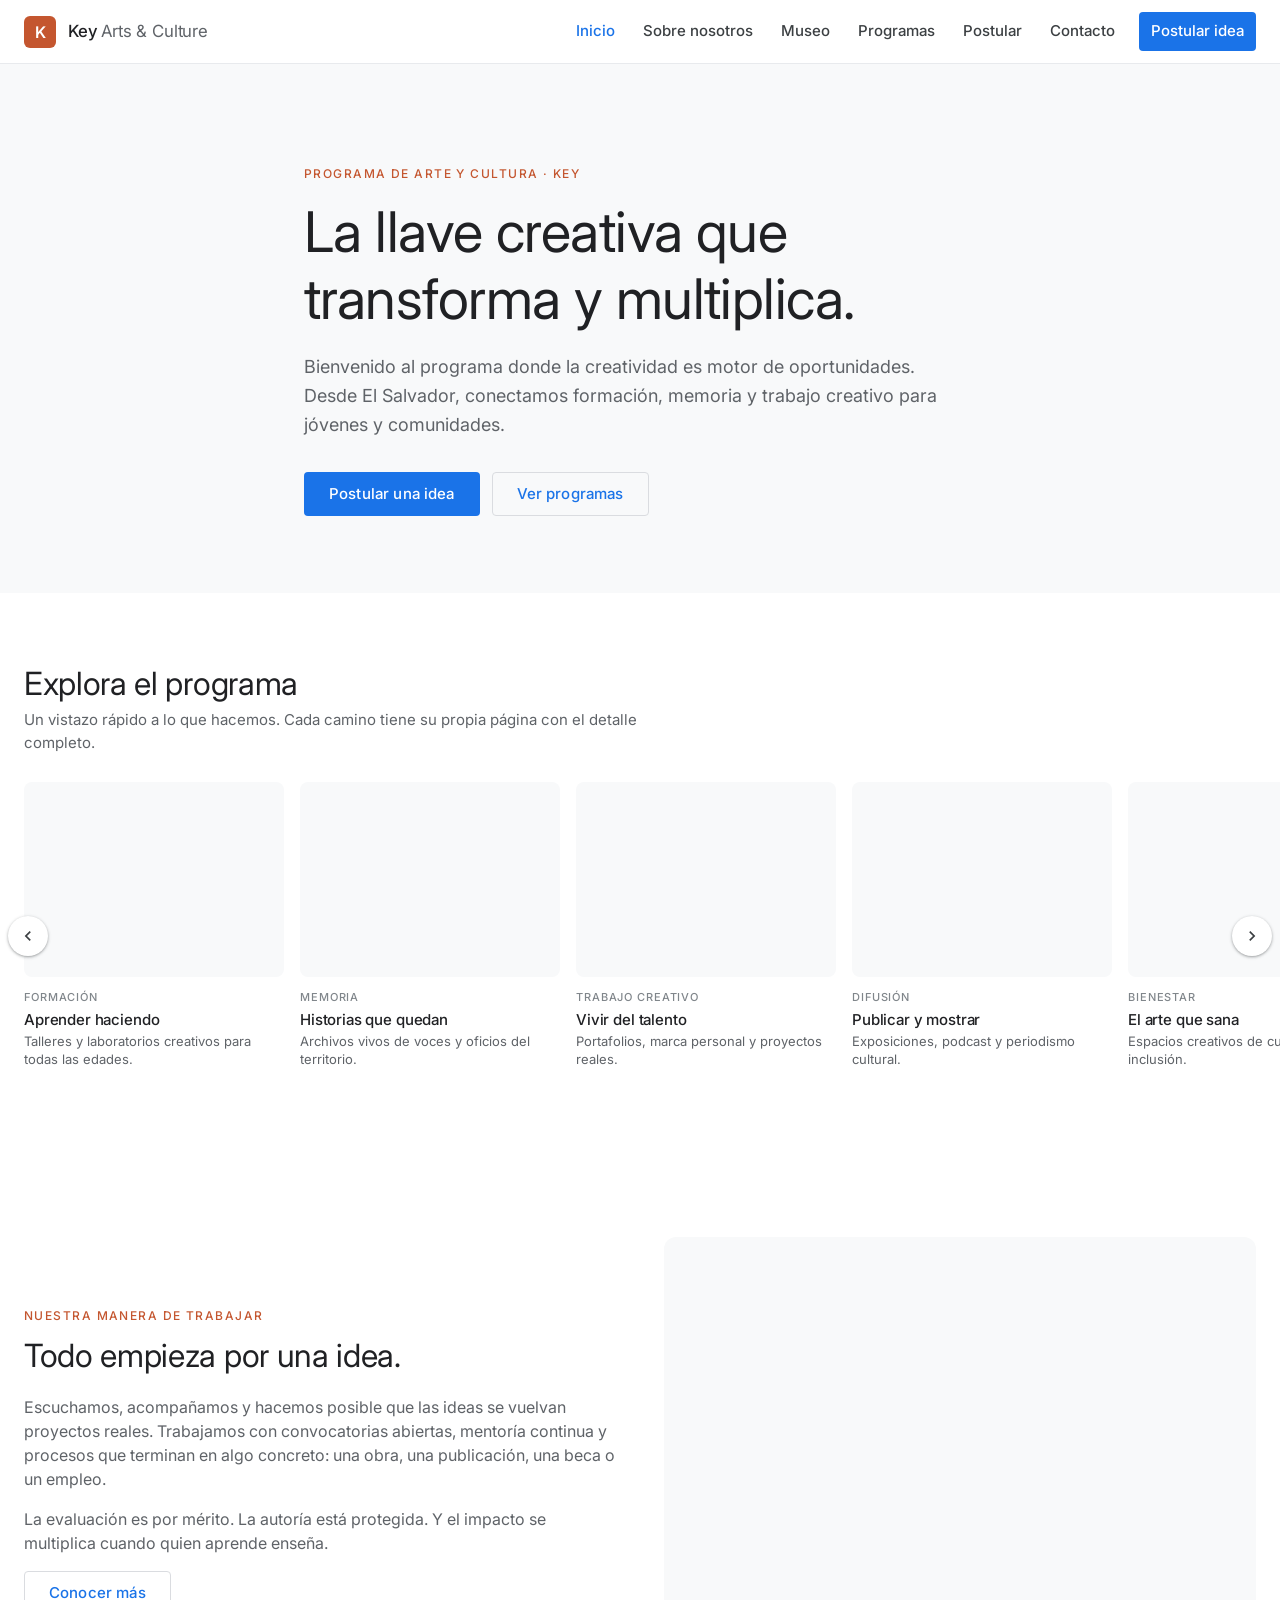
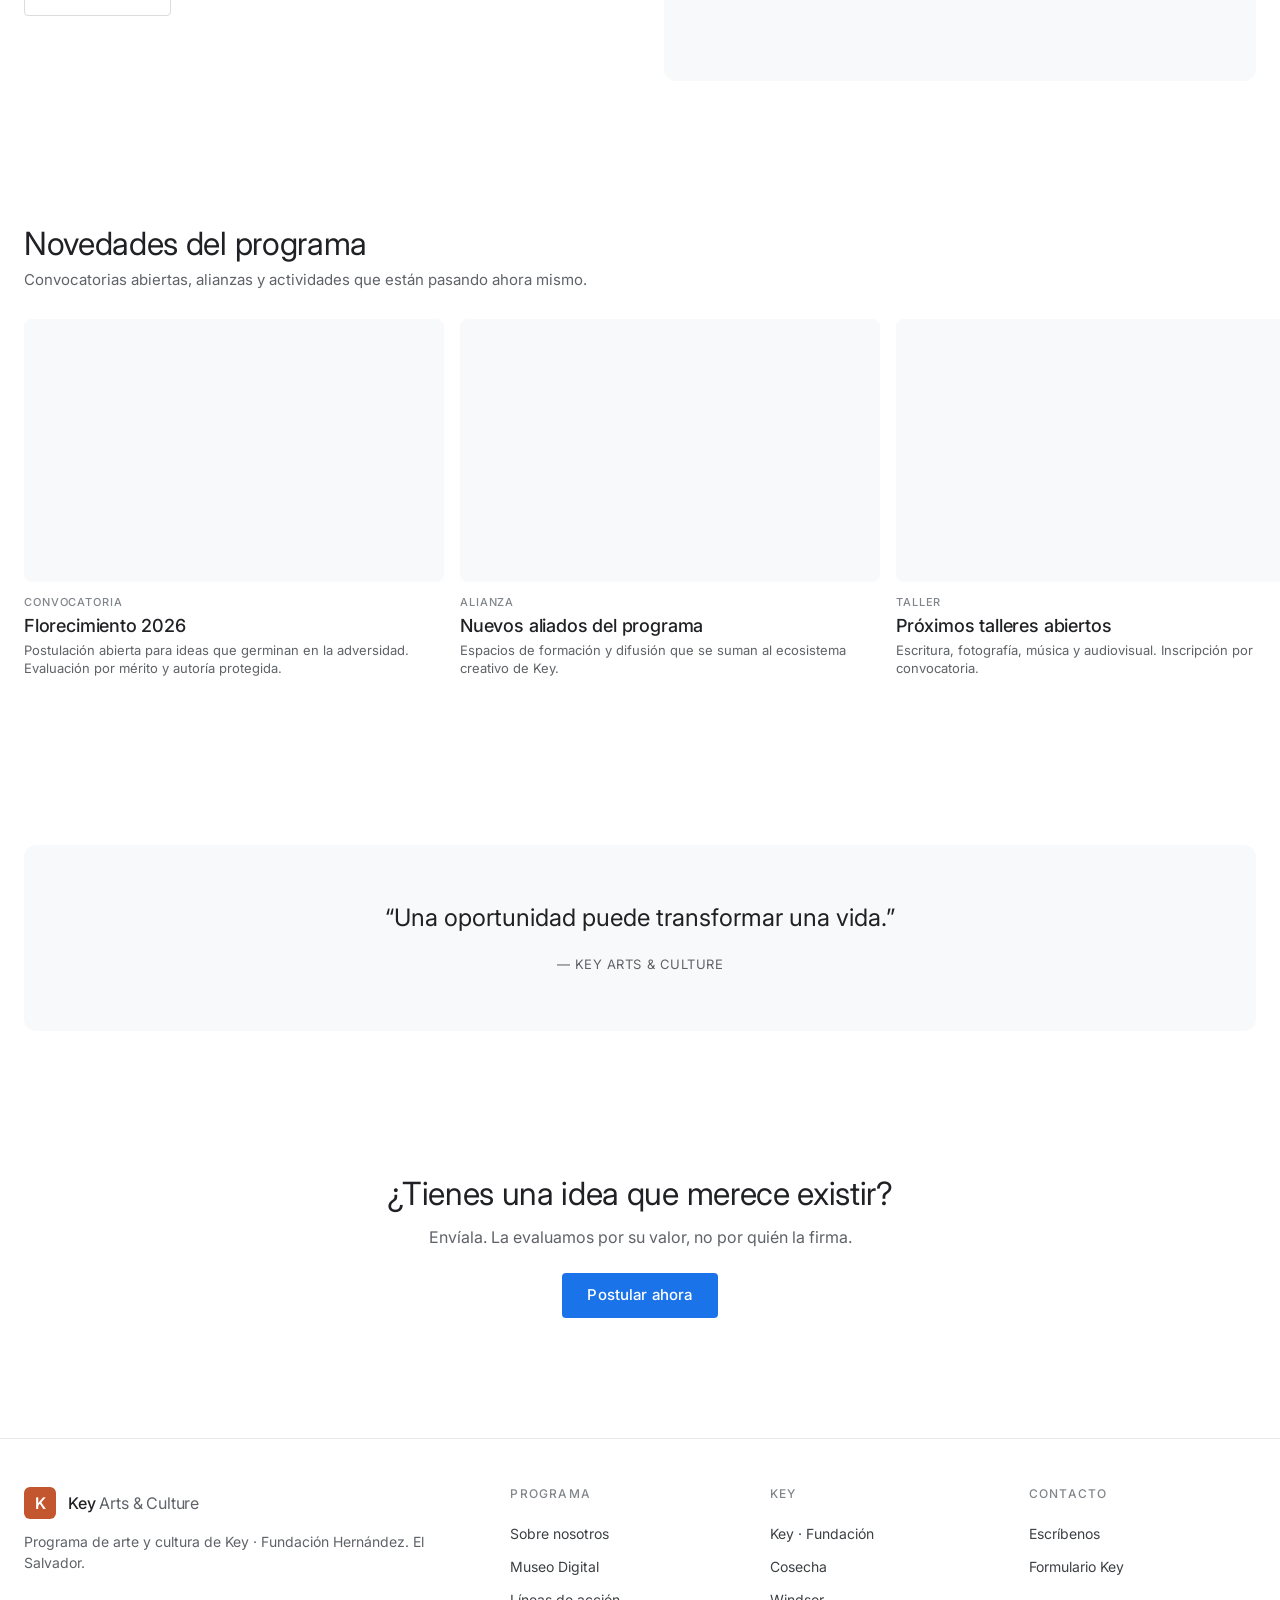
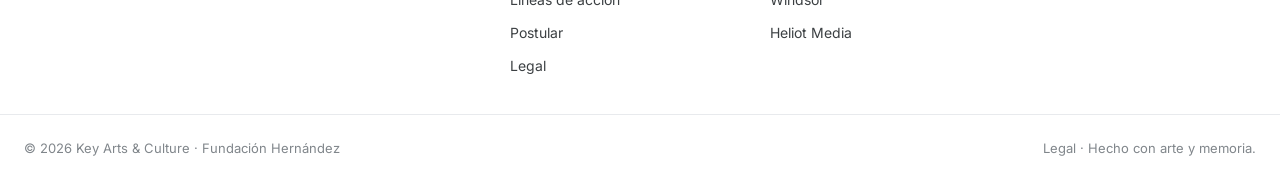
==== commit 236b14f5: "Update index.html" ====
--- a/index.html
+++ b/index.html
@@ -24,6 +24,7 @@
     <nav class="nav">
       <a href="index.html" class="active">Inicio</a>
       <a href="sobre-nosotros.html">Sobre nosotros</a>
+      <a href="museo.html">Museo</a>
       <a href="programas.html">Programas</a>
       <a href="postular.html">Postular</a>
       <a href="contacto.html">Contacto</a>
@@ -34,15 +35,14 @@
 
 <main>
 
-  <!-- HERO -->
   <section class="hero">
     <div class="container hero-inner">
       <span class="eyebrow">Programa de arte y cultura · Key</span>
       <h1>La llave creativa que transforma y multiplica.</h1>
       <p class="lead">
-        Key Arts &amp; Culture usa el arte y la cultura como herramientas de educación,
-        empleabilidad, memoria y bienestar. Formamos, acompañamos y difundimos el
-        talento creativo en El Salvador.
+        Bienvenido al programa donde la creatividad es motor de oportunidades.
+        Desde El Salvador, conectamos formación, memoria y trabajo creativo para
+        jóvenes y comunidades.
       </p>
       <div class="hero-actions">
         <a class="btn" href="postular.html">Postular una idea</a>
@@ -51,11 +51,10 @@
     </div>
   </section>
 
-  <!-- RIBBON: Cinco líneas de acción -->
   <section>
     <div class="section-head">
-      <h2>Cinco líneas de acción</h2>
-      <p>Un solo programa, cinco caminos para crear oportunidades reales a través del arte y la cultura.</p>
+      <h2>Explora el programa</h2>
+      <p>Un vistazo rápido a lo que hacemos. Cada camino tiene su propia página con el detalle completo.</p>
     </div>
     <div class="ribbon-wrap">
       <button class="ribbon-arrow prev" aria-label="Anterior">
@@ -65,41 +64,41 @@
         <article class="card">
           <div class="card-media" style="background-image:url('https://images.unsplash.com/photo-1513364776144-60967b0f800f?w=800&q=70')"></div>
           <div class="card-body">
-            <span class="kicker">01 · Formación</span>
-            <h3>Formación artística</h3>
-            <p>Talleres de escritura, fotografía, música, teatro, diseño y audiovisual.</p>
+            <span class="kicker">Formación</span>
+            <h3>Aprender haciendo</h3>
+            <p>Talleres y laboratorios creativos para todas las edades.</p>
           </div>
         </article>
         <article class="card">
           <div class="card-media" style="background-image:url('https://images.unsplash.com/photo-1516302752625-fcc3c50ae61f?w=800&q=70')"></div>
           <div class="card-body">
-            <span class="kicker">02 · Memoria</span>
-            <h3>Memoria y patrimonio</h3>
-            <p>Con Cosecha, convertimos historias de vida en archivo sonoro y visual.</p>
+            <span class="kicker">Memoria</span>
+            <h3>Historias que quedan</h3>
+            <p>Archivos vivos de voces y oficios del territorio.</p>
           </div>
         </article>
         <article class="card">
           <div class="card-media" style="background-image:url('https://images.unsplash.com/photo-1558655146-d09347e92766?w=800&q=70')"></div>
           <div class="card-body">
-            <span class="kicker">03 · Industrias</span>
-            <h3>Industrias creativas</h3>
-            <p>Con Windsor: portafolios, marca personal y gestión de proyectos culturales.</p>
+            <span class="kicker">Trabajo creativo</span>
+            <h3>Vivir del talento</h3>
+            <p>Portafolios, marca personal y proyectos reales.</p>
           </div>
         </article>
         <article class="card">
           <div class="card-media" style="background-image:url('https://images.unsplash.com/photo-1499750310107-5fef28a66643?w=800&q=70')"></div>
           <div class="card-body">
-            <span class="kicker">04 · Difusión</span>
-            <h3>Difusión y curaduría</h3>
-            <p>Con Heliot Media: publicaciones, exposiciones, festivales y podcast.</p>
+            <span class="kicker">Difusión</span>
+            <h3>Publicar y mostrar</h3>
+            <p>Exposiciones, podcast y periodismo cultural.</p>
           </div>
         </article>
         <article class="card">
           <div class="card-media" style="background-image:url('https://images.unsplash.com/photo-1541961017774-22349e4a1262?w=800&q=70')"></div>
           <div class="card-body">
-            <span class="kicker">05 · Bienestar</span>
-            <h3>Arte y bienestar</h3>
-            <p>Arte terapia, inclusión y trabajo creativo con jóvenes y adultos mayores.</p>
+            <span class="kicker">Bienestar</span>
+            <h3>El arte que sana</h3>
+            <p>Espacios creativos de cuidado e inclusión.</p>
           </div>
         </article>
       </div>
@@ -109,21 +108,20 @@
     </div>
   </section>
 
-  <!-- SPLIT: Cómo lo hacemos -->
   <section>
     <div class="split">
       <div>
-        <span class="eyebrow" style="color:var(--terracotta); font-size:.75rem; font-weight:500; letter-spacing:.12em; text-transform:uppercase; display:inline-block; margin-bottom:12px;">Cómo lo hacemos</span>
-        <h2>Método, acompañamiento y mérito.</h2>
+        <span class="eyebrow" style="color:var(--terracotta); font-size:.75rem; font-weight:500; letter-spacing:.12em; text-transform:uppercase; display:inline-block; margin-bottom:12px;">Nuestra manera de trabajar</span>
+        <h2>Todo empieza por una idea.</h2>
         <p>
-          Trabajamos con convocatorias abiertas evaluadas por mérito, talleres
-          presenciales e híbridos, residencias creativas y proyectos comunitarios.
-          Cada proceso termina en una obra, una publicación, una exhibición o una beca.
+          Escuchamos, acompañamos y hacemos posible que las ideas se vuelvan
+          proyectos reales. Trabajamos con convocatorias abiertas, mentoría
+          continua y procesos que terminan en algo concreto: una obra, una
+          publicación, una beca o un empleo.
         </p>
         <p>
-          No partimos de cero: articulamos lo que ya existe en Key — Cosecha,
-          Windsor, Heliot Media, BeQueer y Jóvenes Key — y lo abrimos a más
-          personas, territorios y disciplinas.
+          La evaluación es por mérito. La autoría está protegida. Y el impacto
+          se multiplica cuando quien aprende enseña.
         </p>
         <a class="btn btn-ghost" href="sobre-nosotros.html">Conocer más</a>
       </div>
@@ -131,66 +129,63 @@
     </div>
   </section>
 
-  <!-- RIBBON: Destacados -->
   <section>
     <div class="section-head">
-      <h2>Destacados del programa</h2>
-      <p>Una selección de proyectos, historias y procesos del ecosistema creativo de Key.</p>
+      <h2>Novedades del programa</h2>
+      <p>Convocatorias abiertas, alianzas y actividades que están pasando ahora mismo.</p>
     </div>
     <div class="ribbon-wrap">
       <div class="ribbon">
         <article class="card card-lg">
-          <div class="card-media" style="background-image:url('https://images.unsplash.com/photo-1517457373958-b7bdd4587205?w=1000&q=70')"></div>
-          <div class="card-body">
-            <span class="kicker">Memoria</span>
-            <h3>Cosecha: historias de vida del oriente</h3>
-            <p>Archivo sonoro y visual de adultos mayores, construido junto a jóvenes del programa.</p>
-          </div>
-        </article>
-        <article class="card card-lg">
-          <div class="card-media" style="background-image:url('https://images.unsplash.com/photo-1499750310107-5fef28a66643?w=1000&q=70')"></div>
-          <div class="card-body">
-            <span class="kicker">Editorial</span>
-            <h3>Heliot Media: periodismo cultural</h3>
-            <p>Publicaciones, exposiciones y podcast que difunden el talento creativo salvadoreño.</p>
-          </div>
-        </article>
-        <article class="card card-lg">
-          <div class="card-media" style="background-image:url('https://images.unsplash.com/photo-1558655146-d09347e92766?w=1000&q=70')"></div>
-          <div class="card-body">
-            <span class="kicker">Industrias creativas</span>
-            <h3>Windsor: portafolios y marca personal</h3>
-            <p>Formación, mentoría y becas para jóvenes que quieren vivir del diseño y la comunicación.</p>
-          </div>
-        </article>
-        <article class="card card-lg">
-          <div class="card-media" style="background-image:url('https://images.unsplash.com/photo-1513364776144-60967b0f800f?w=1000&q=70')"></div>
-          <div class="card-body">
-            <span class="kicker">Formación</span>
-            <h3>Talleres abiertos</h3>
-            <p>Escritura, fotografía, música y audiovisual para jóvenes y comunidades.</p>
-          </div>
-        </article>
-      </div>
-    </div>
-  </section>
-
-  <!-- QUOTE -->
+          <div class="card-media" style="background-image:url('https://images.unsplash.com/photo-1499781350541-7783f6c6a0c8?w=1000&q=70')"></div>
+          <div class="card-body">
+            <span class="kicker">Convocatoria</span>
+            <h3>Florecimiento 2026</h3>
+            <p>Postulación abierta para ideas que germinan en la adversidad. Evaluación por mérito y autoría protegida.</p>
+          </div>
+        </article>
+        <article class="card card-lg">
+          <div class="card-media" style="background-image:url('https://images.unsplash.com/photo-1524995997946-a1c2e315a42f?w=1000&q=70')"></div>
+          <div class="card-body">
+            <span class="kicker">Alianza</span>
+            <h3>Nuevos aliados del programa</h3>
+            <p>Espacios de formación y difusión que se suman al ecosistema creativo de Key.</p>
+          </div>
+        </article>
+        <article class="card card-lg">
+          <div class="card-media" style="background-image:url('https://images.unsplash.com/photo-1493225457124-a3eb161ffa5f?w=1000&q=70')"></div>
+          <div class="card-body">
+            <span class="kicker">Taller</span>
+            <h3>Próximos talleres abiertos</h3>
+            <p>Escritura, fotografía, música y audiovisual. Inscripción por convocatoria.</p>
+          </div>
+        </article>
+        <article class="card card-lg">
+          <div class="card-media" style="background-image:url('https://images.unsplash.com/photo-1554189097-ffe88e998a2b?w=1000&q=70')"></div>
+          <div class="card-body">
+            <span class="kicker">Jóvenes Key</span>
+            <h3>Multiplicar el impacto</h3>
+            <p>Jóvenes formados que hoy guían a nuevas generaciones dentro del programa.</p>
+          </div>
+        </article>
+      </div>
+    </div>
+  </section>
+
   <section>
     <div class="quote">
       <div class="quote-inner">
-        <p>“Una oportunidad puede transformar una vida. Una obra puede transformar una comunidad.”</p>
+        <p>“Una oportunidad puede transformar una vida.”</p>
         <span class="author">— Key Arts &amp; Culture</span>
       </div>
     </div>
   </section>
 
-  <!-- CTA -->
   <section>
     <div class="container" style="text-align:center; max-width:720px;">
-      <h2 style="margin-bottom:12px;">¿Tienes una idea creativa?</h2>
+      <h2 style="margin-bottom:12px;">¿Tienes una idea que merece existir?</h2>
       <p style="color:var(--muted); margin-bottom:24px;">
-        Las ideas se evalúan por su mérito, no por quién las envía. La autoría está protegida.
+        Envíala. La evaluamos por su valor, no por quién la firma.
       </p>
       <a class="btn" href="postular.html">Postular ahora</a>
     </div>
@@ -210,8 +205,10 @@
     <div>
       <h4>Programa</h4>
       <a href="sobre-nosotros.html">Sobre nosotros</a>
+      <a href="museo.html">Museo Digital</a>
       <a href="programas.html">Líneas de acción</a>
       <a href="postular.html">Postular</a>
+      <a href="legal.html">Legal</a>
     </div>
     <div>
       <h4>Key</h4>
@@ -228,12 +225,11 @@
   </div>
   <div class="footer-bottom">
     <span>© 2026 Key Arts &amp; Culture · Fundación Hernández</span>
-    <span>Hecho con arte y memoria.</span>
+    <span><a href="legal.html" style="color:inherit;">Legal</a> · Hecho con arte y memoria.</span>
   </div>
 </footer>
 
 <script>
-  // Menú móvil
   const toggle = document.querySelector('.nav-toggle');
   const nav = document.querySelector('.nav');
   toggle?.addEventListener('click', () => {
@@ -241,7 +237,6 @@
     toggle.setAttribute('aria-expanded', open);
   });
 
-  // Flechas de ribbon
   document.querySelectorAll('.ribbon-wrap').forEach(wrap => {
     const ribbon = wrap.querySelector('.ribbon');
     const prev = wrap.querySelector('.ribbon-arrow.prev');
